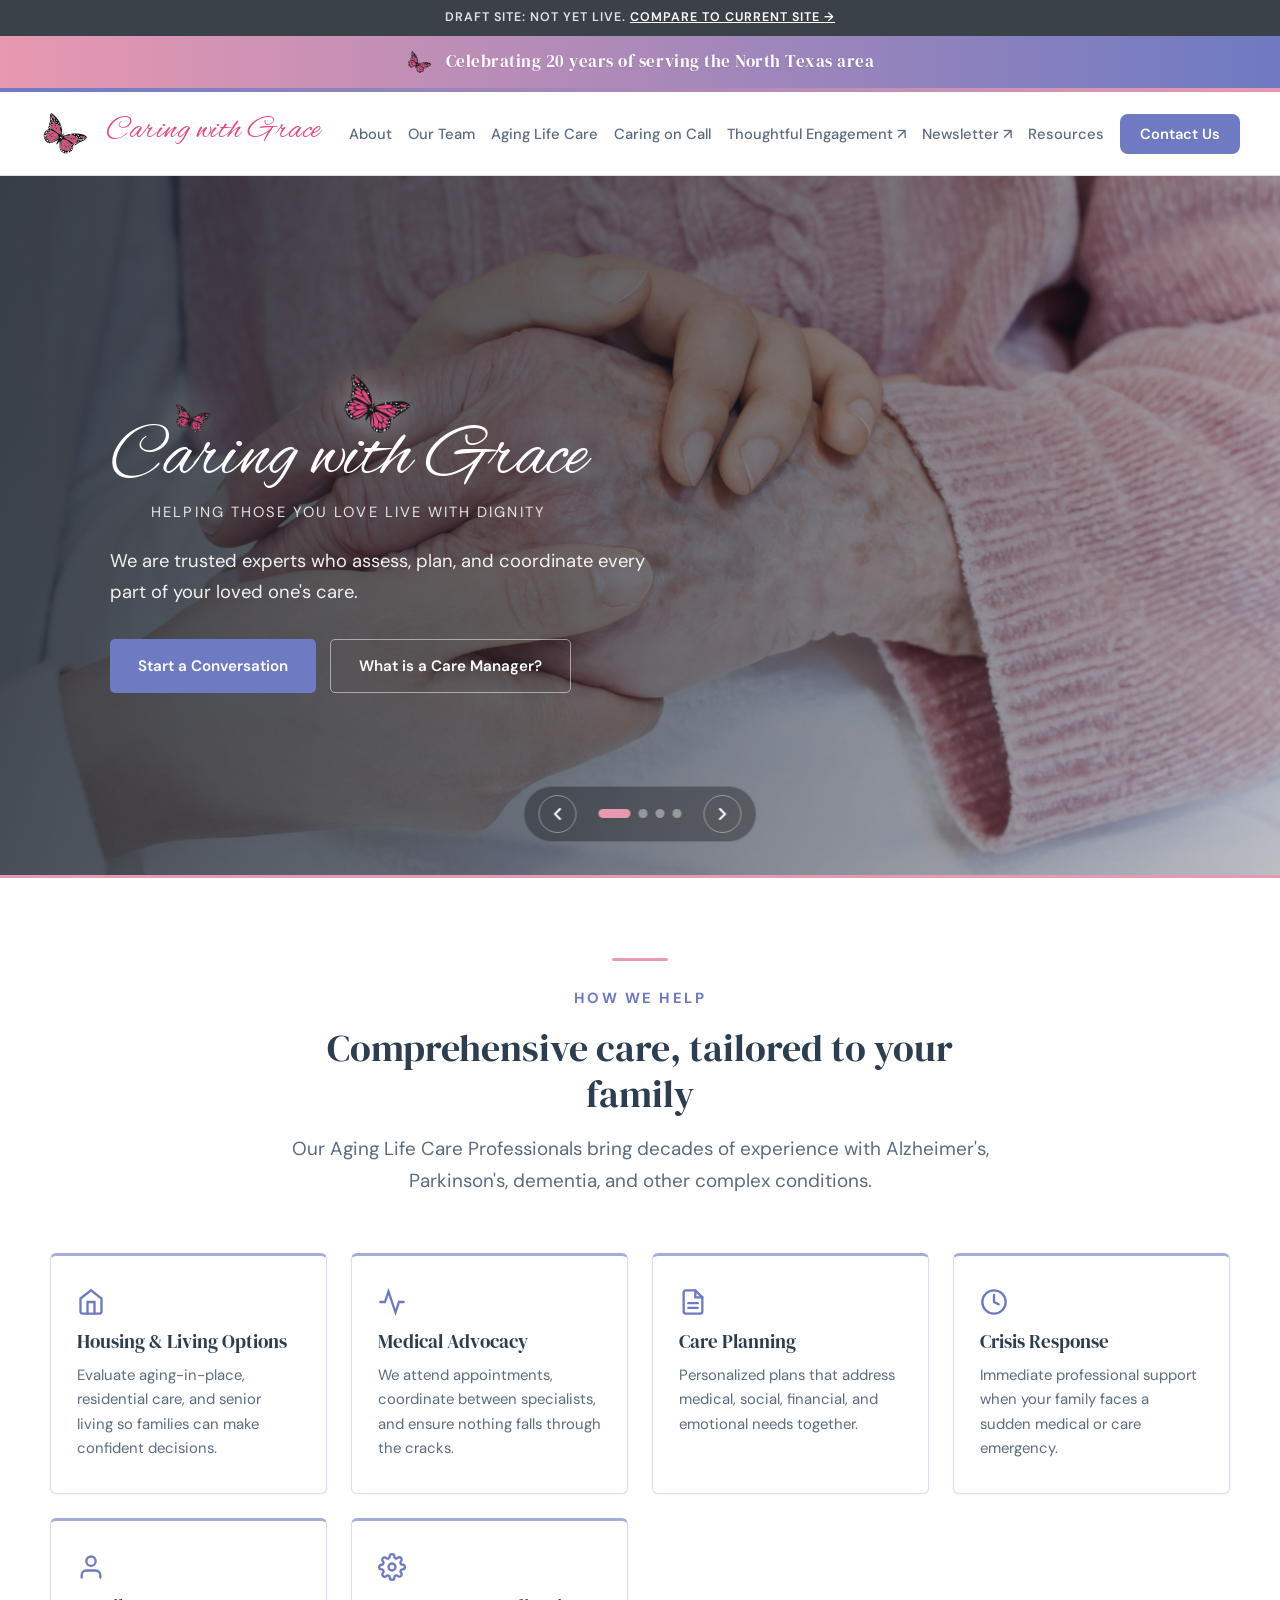
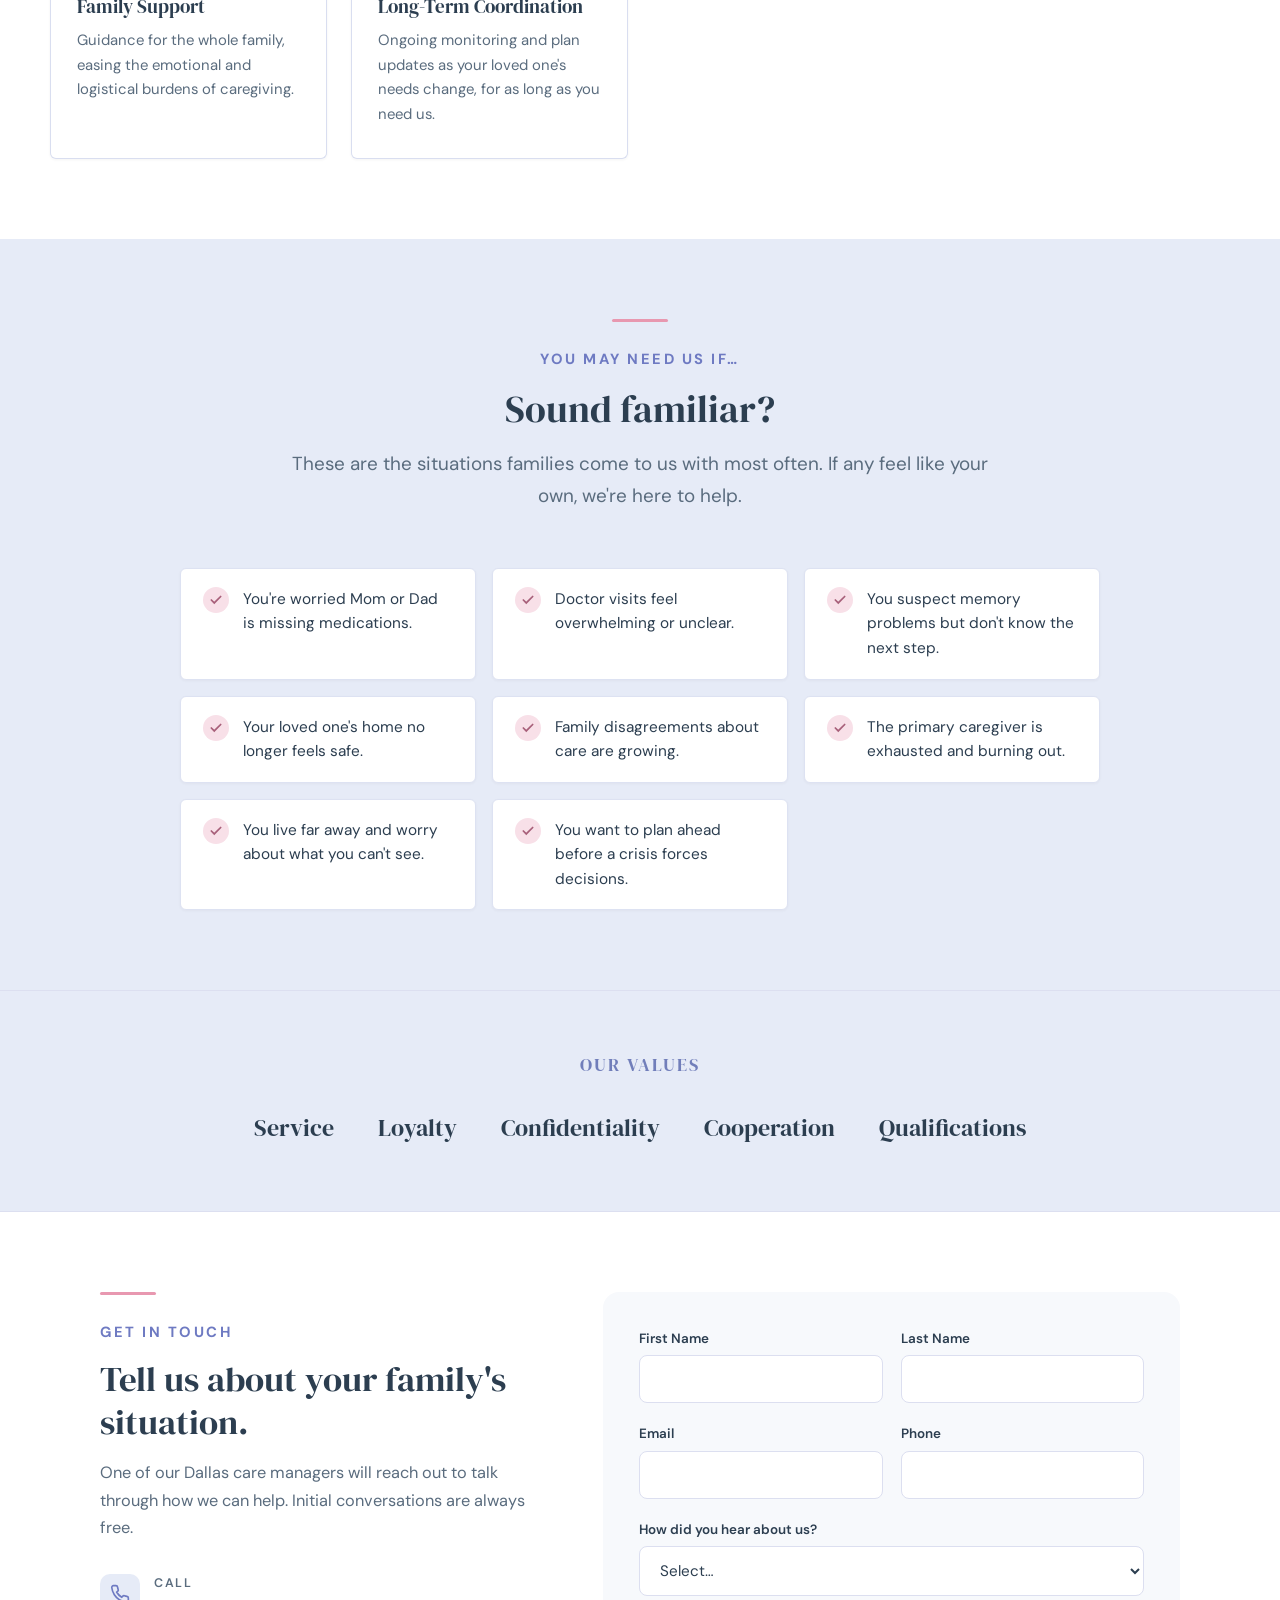
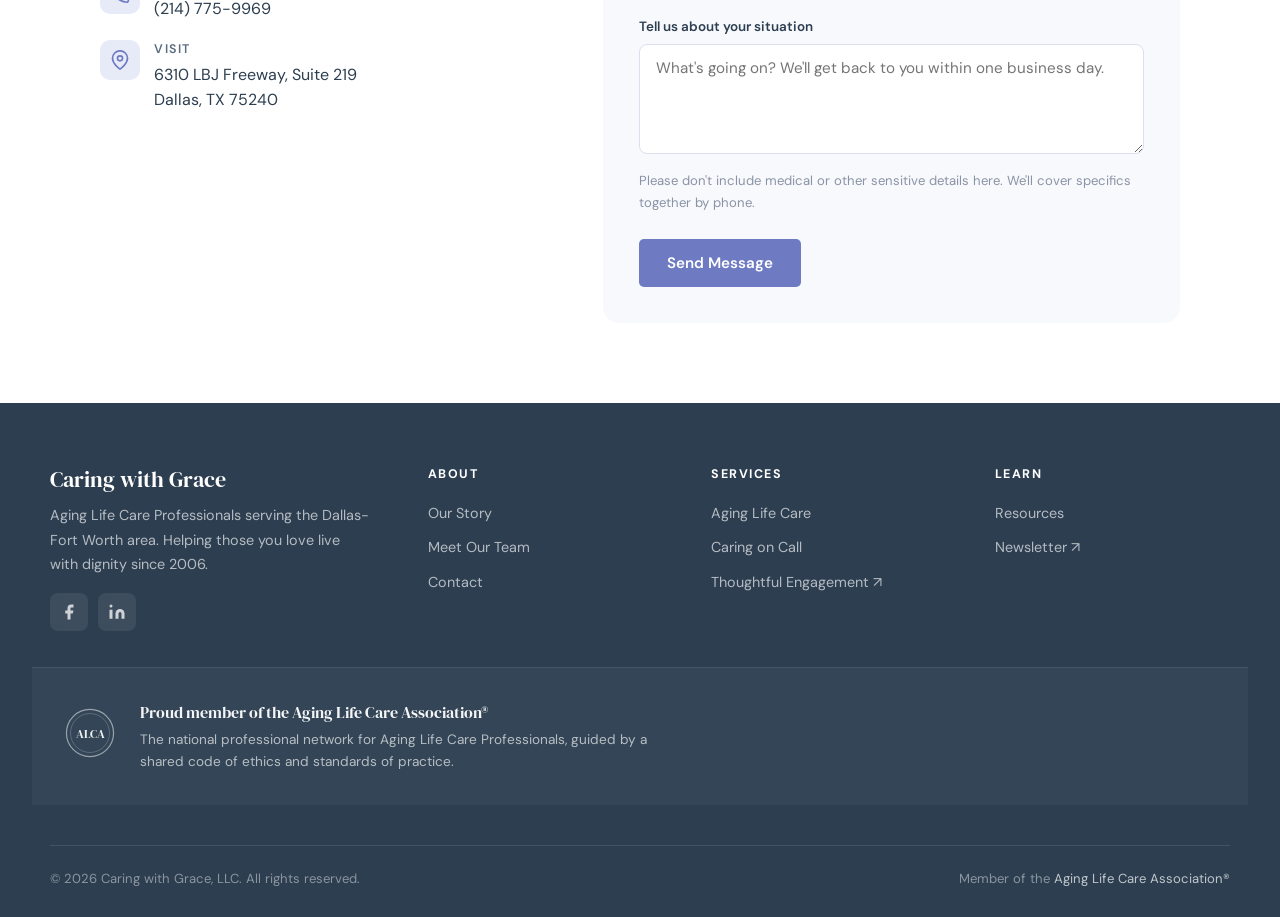
==== index.html @ 9aa5fdcb "Hero carries the L5 two-butterfly lockup; compact-mark tweaks; even logo rows - Hero carousel slide " ====
<!DOCTYPE html>
<html lang="en">
<head>
  <meta charset="UTF-8">
  <meta name="viewport" content="width=device-width, initial-scale=1.0">
  <title>Caring with Grace | Aging Life Care Professionals in Dallas</title>
  <meta name="description" content="Caring with Grace provides expert Aging Life Care management for families in the Dallas-Fort Worth area. Helping those you love live with dignity.">
  <link rel="preconnect" href="https://fonts.googleapis.com">
  <link rel="preconnect" href="https://fonts.gstatic.com" crossorigin>
  <link href="https://fonts.googleapis.com/css2?family=DM+Serif+Display:ital@0;1&family=Alex+Brush&family=DM+Sans:ital,wght@0,400;0,500;0,600;0,700;1,400&display=swap" rel="stylesheet">
  <link rel="canonical" href="https://clayborneo.github.io/cwg-site-draft/">
  <meta name="robots" content="noindex">  <!-- draft only: remove at launch -->
  <meta property="og:type" content="website">
  <meta property="og:site_name" content="Caring with Grace">
  <meta property="og:title" content="Caring with Grace | Aging Life Care Professionals in Dallas">
  <meta property="og:description" content="Caring with Grace provides expert Aging Life Care management for families in the Dallas-Fort Worth area. Helping those you love live with dignity.">
  <meta property="og:url" content="https://clayborneo.github.io/cwg-site-draft/">
  <meta property="og:image" content="https://clayborneo.github.io/cwg-site-draft/assets/img/hero/slide1.jpg">
  <meta name="twitter:card" content="summary_large_image">
  <link rel="icon" type="image/svg+xml" href="assets/svg/badge.svg">
  <link rel="stylesheet" href="assets/css/style.css?v=22">
</head>
<body>

<div class="draft-banner">Draft site: not yet live. <a href="https://www.caringwithgrace.com" target="_blank">Compare to current site →</a></div>
<div class="announce-band"><img src="assets/svg/butterfly.svg" alt="" width="20" height="20"><span>Celebrating 20 years of serving the North Texas area</span></div>
<div class="header-accent"></div>

<header class="site-header">
  <a href="index.html" class="site-logo">
    <img src="assets/svg/butterfly.svg" alt="" width="52" height="52" class="site-logo-mark">
    <span class="site-logo-text">Caring with <span class="grace">Grace</span></span>
  </a>
  <button class="nav-toggle" aria-label="Toggle menu"><span></span><span></span><span></span></button>
  <ul class="site-nav">
    <li><a href="about.html">About</a></li>
    <li><a href="team.html">Our Team</a></li>
    <li><a href="aging-life-care.html">Aging Life Care</a></li>
    <li><a href="caring-on-call.html">Caring on Call</a></li>
    <li><a href="https://dallasthoughtfulengagement.com" target="_blank" rel="noopener">Thoughtful Engagement &nearr;</a></li>
    <li><a href="https://caringconnectionnews.com" target="_blank" rel="noopener">Newsletter &nearr;</a></li>
    <li><a href="resources.html">Resources</a></li>
    <li><a href="contact.html" class="nav-cta">Contact Us</a></li>
  </ul>
</header>

<section class="hero-carousel" id="hero-carousel" aria-roledescription="carousel" aria-label="What care management means">

  <div class="carousel-slides">

    <div class="carousel-slide active" data-slide="0">
      <div class="carousel-img" style="background-image: url('assets/img/hero/slide1.jpg');"></div>
      <div class="carousel-overlay"></div>
      <div class="carousel-content">
        <div class="hero-lockup">
          <div class="hero-l5">
            <img class="hl5-b1" src="assets/svg/butterfly.svg" alt="" width="42" height="42">
            <img class="hl5-b2" src="assets/svg/butterfly.svg" alt="" width="78" height="78">
            <h1 class="hero-lockup-name">Caring with <span>Grace</span></h1>
            <p class="hero-lockup-tagline">Helping those you love live with dignity</p>
          </div>
        </div>
        <p class="hero-explainer">We are trusted experts who assess, plan, and coordinate every part of your loved one's care.</p>
        <div class="carousel-ctas">
          <a href="contact.html" class="btn btn-primary">Start a Conversation</a>
          <a href="aging-life-care.html" class="btn btn-ghost">What is a Care Manager?</a>
        </div>
      </div>
    </div>

    <div class="carousel-slide" data-slide="1">
      <div class="carousel-img" style="background-image: url('assets/img/hero/slide2.jpg');"></div>
      <div class="carousel-overlay"></div>
      <div class="carousel-content">
        <span class="carousel-eyebrow">02 · Personalized Plans</span>
        <h1>A plan built around your family</h1>
        <p>We start by listening: to your loved one's wishes, your family's concerns, and the realities on the ground. Then we build a care plan that fits, and adapts as needs change.</p>
        <div class="carousel-ctas">
          <a href="contact.html" class="btn btn-primary">Start a Conversation</a>
          <a href="aging-life-care.html" class="btn btn-ghost">What is a Care Manager?</a>
        </div>
      </div>
    </div>

    <div class="carousel-slide" data-slide="2">
      <div class="carousel-img" style="background-image: url('assets/img/hero/slide3b.jpg');"></div>
      <div class="carousel-overlay"></div>
      <div class="carousel-content">
        <span class="carousel-eyebrow">03 · Your Advocate</span>
        <h1>A knowledgeable voice at every appointment</h1>
        <p>We attend medical visits with your loved one, ask the right questions, coordinate between specialists, and make sure nothing falls through the cracks.</p>
        <div class="carousel-ctas">
          <a href="contact.html" class="btn btn-primary">Start a Conversation</a>
          <a href="aging-life-care.html" class="btn btn-ghost">What is a Care Manager?</a>
        </div>
      </div>
    </div>

    <div class="carousel-slide" data-slide="3">
      <div class="carousel-img" style="background-image: url('assets/img/hero/slide4c.jpg');"></div>
      <div class="carousel-overlay"></div>
      <div class="carousel-content">
        <span class="carousel-eyebrow">04 · Peace of Mind</span>
        <h1>Decisions made together, with expertise in the room</h1>
        <p>From crisis response to long-term planning, we walk alongside your family. Clarity, less stress, and confidence that your loved one is in good hands.</p>
        <div class="carousel-ctas">
          <a href="contact.html" class="btn btn-primary">Start a Conversation</a>
          <a href="aging-life-care.html" class="btn btn-ghost">What is a Care Manager?</a>
        </div>
      </div>
    </div>

  </div>

  <div class="carousel-controls">
    <button class="carousel-arrow carousel-prev" aria-label="Previous slide">
      <svg viewBox="0 0 24 24" width="20" height="20" fill="none" stroke="currentColor" stroke-width="2.5" stroke-linecap="round" stroke-linejoin="round"><polyline points="15 18 9 12 15 6"/></svg>
    </button>
    <div class="carousel-dots">
      <button class="carousel-dot active" data-target="0" aria-label="Slide 1"></button>
      <button class="carousel-dot" data-target="1" aria-label="Slide 2"></button>
      <button class="carousel-dot" data-target="2" aria-label="Slide 3"></button>
      <button class="carousel-dot" data-target="3" aria-label="Slide 4"></button>
    </div>
    <button class="carousel-arrow carousel-next" aria-label="Next slide">
      <svg viewBox="0 0 24 24" width="20" height="20" fill="none" stroke="currentColor" stroke-width="2.5" stroke-linecap="round" stroke-linejoin="round"><polyline points="9 18 15 12 9 6"/></svg>
    </button>
  </div>

  <div class="carousel-progress"><div class="carousel-progress-bar" id="carousel-progress-bar"></div></div>

</section>

<section>
  <div class="section-inner">
    <div class="section-header">
      <div class="section-divider"></div>
      <span class="section-eyebrow">How We Help</span>
      <h2>Comprehensive care, tailored to your family</h2>
      <p>Our Aging Life Care Professionals bring decades of experience with Alzheimer's, Parkinson's, dementia, and other complex conditions.</p>
    </div>
    <div class="services-grid">
      <div class="service-card">
        <div class="service-icon">
          <svg viewBox="0 0 24 24" width="24" height="24" fill="none" stroke="currentColor" stroke-width="2" stroke-linecap="round"><path d="M3 9l9-7 9 7v11a2 2 0 0 1-2 2H5a2 2 0 0 1-2-2z"/><polyline points="9 22 9 12 15 12 15 22"/></svg>
        </div>
        <h3>Housing &amp; Living Options</h3>
        <p>Evaluate aging-in-place, residential care, and senior living so families can make confident decisions.</p>
      </div>
      <div class="service-card">
        <div class="service-icon">
          <svg viewBox="0 0 24 24" width="24" height="24" fill="none" stroke="currentColor" stroke-width="2" stroke-linecap="round"><path d="M22 12h-4l-3 9L9 3l-3 9H2"/></svg>
        </div>
        <h3>Medical Advocacy</h3>
        <p>We attend appointments, coordinate between specialists, and ensure nothing falls through the cracks.</p>
      </div>
      <div class="service-card">
        <div class="service-icon">
          <svg viewBox="0 0 24 24" width="24" height="24" fill="none" stroke="currentColor" stroke-width="2" stroke-linecap="round"><path d="M14 2H6a2 2 0 0 0-2 2v16a2 2 0 0 0 2 2h12a2 2 0 0 0 2-2V8z"/><polyline points="14 2 14 8 20 8"/><line x1="16" y1="13" x2="8" y2="13"/><line x1="16" y1="17" x2="8" y2="17"/></svg>
        </div>
        <h3>Care Planning</h3>
        <p>Personalized plans that address medical, social, financial, and emotional needs together.</p>
      </div>
      <div class="service-card">
        <div class="service-icon">
          <svg viewBox="0 0 24 24" width="24" height="24" fill="none" stroke="currentColor" stroke-width="2" stroke-linecap="round"><circle cx="12" cy="12" r="10"/><path d="M12 6v6l4 2"/></svg>
        </div>
        <h3>Crisis Response</h3>
        <p>Immediate professional support when your family faces a sudden medical or care emergency.</p>
      </div>
      <div class="service-card">
        <div class="service-icon">
          <svg viewBox="0 0 24 24" width="24" height="24" fill="none" stroke="currentColor" stroke-width="2" stroke-linecap="round"><path d="M20 21v-2a4 4 0 0 0-4-4H8a4 4 0 0 0-4 4v2"/><circle cx="12" cy="7" r="4"/></svg>
        </div>
        <h3>Family Support</h3>
        <p>Guidance for the whole family, easing the emotional and logistical burdens of caregiving.</p>
      </div>
      <div class="service-card">
        <div class="service-icon">
          <svg viewBox="0 0 24 24" width="24" height="24" fill="none" stroke="currentColor" stroke-width="2" stroke-linecap="round"><circle cx="12" cy="12" r="3"/><path d="M19.4 15a1.65 1.65 0 0 0 .33 1.82l.06.06a2 2 0 0 1 0 2.83 2 2 0 0 1-2.83 0l-.06-.06a1.65 1.65 0 0 0-1.82-.33 1.65 1.65 0 0 0-1 1.51V21a2 2 0 0 1-2 2 2 2 0 0 1-2-2v-.09A1.65 1.65 0 0 0 9 19.4a1.65 1.65 0 0 0-1.82.33l-.06.06a2 2 0 0 1-2.83 0 2 2 0 0 1 0-2.83l.06-.06a1.65 1.65 0 0 0 .33-1.82 1.65 1.65 0 0 0-1.51-1H3a2 2 0 0 1-2-2 2 2 0 0 1 2-2h.09A1.65 1.65 0 0 0 4.6 9a1.65 1.65 0 0 0-.33-1.82l-.06-.06a2 2 0 0 1 0-2.83 2 2 0 0 1 2.83 0l.06.06a1.65 1.65 0 0 0 1.82.33H9a1.65 1.65 0 0 0 1-1.51V3a2 2 0 0 1 2-2 2 2 0 0 1 2 2v.09a1.65 1.65 0 0 0 1 1.51 1.65 1.65 0 0 0 1.82-.33l.06-.06a2 2 0 0 1 2.83 0 2 2 0 0 1 0 2.83l-.06.06a1.65 1.65 0 0 0-.33 1.82V9a1.65 1.65 0 0 0 1.51 1H21a2 2 0 0 1 2 2 2 2 0 0 1-2 2h-.09a1.65 1.65 0 0 0-1.51 1z"/></svg>
        </div>
        <h3>Long-Term Coordination</h3>
        <p>Ongoing monitoring and plan updates as your loved one's needs change, for as long as you need us.</p>
      </div>
    </div>
  </div>
</section>

<section class="checklist-section">
  <div class="section-inner">
    <div class="section-header">
      <div class="section-divider"></div>
      <span class="section-eyebrow">You May Need Us If…</span>
      <h2>Sound familiar?</h2>
      <p>These are the situations families come to us with most often. If any feel like your own, we're here to help.</p>
    </div>
    <ul class="checklist">
      <li><span class="check-icon"><svg viewBox="0 0 24 24" width="14" height="14" fill="none" stroke="currentColor" stroke-width="3" stroke-linecap="round"><polyline points="20 6 9 17 4 12"/></svg></span>You're worried Mom or Dad is missing medications.</li>
      <li><span class="check-icon"><svg viewBox="0 0 24 24" width="14" height="14" fill="none" stroke="currentColor" stroke-width="3" stroke-linecap="round"><polyline points="20 6 9 17 4 12"/></svg></span>Doctor visits feel overwhelming or unclear.</li>
      <li><span class="check-icon"><svg viewBox="0 0 24 24" width="14" height="14" fill="none" stroke="currentColor" stroke-width="3" stroke-linecap="round"><polyline points="20 6 9 17 4 12"/></svg></span>You suspect memory problems but don't know the next step.</li>
      <li><span class="check-icon"><svg viewBox="0 0 24 24" width="14" height="14" fill="none" stroke="currentColor" stroke-width="3" stroke-linecap="round"><polyline points="20 6 9 17 4 12"/></svg></span>Your loved one's home no longer feels safe.</li>
      <li><span class="check-icon"><svg viewBox="0 0 24 24" width="14" height="14" fill="none" stroke="currentColor" stroke-width="3" stroke-linecap="round"><polyline points="20 6 9 17 4 12"/></svg></span>Family disagreements about care are growing.</li>
      <li><span class="check-icon"><svg viewBox="0 0 24 24" width="14" height="14" fill="none" stroke="currentColor" stroke-width="3" stroke-linecap="round"><polyline points="20 6 9 17 4 12"/></svg></span>The primary caregiver is exhausted and burning out.</li>
      <li><span class="check-icon"><svg viewBox="0 0 24 24" width="14" height="14" fill="none" stroke="currentColor" stroke-width="3" stroke-linecap="round"><polyline points="20 6 9 17 4 12"/></svg></span>You live far away and worry about what you can't see.</li>
      <li><span class="check-icon"><svg viewBox="0 0 24 24" width="14" height="14" fill="none" stroke="currentColor" stroke-width="3" stroke-linecap="round"><polyline points="20 6 9 17 4 12"/></svg></span>You want to plan ahead before a crisis forces decisions.</li>
    </ul>
  </div>
</section>

<section class="values-band">
  <div class="values-band-inner">
    <h3>Our Values</h3>
    <ul class="values-list">
      <li>Service</li>
      <li>Loyalty</li>
      <li>Confidentiality</li>
      <li>Cooperation</li>
      <li>Qualifications</li>
    </ul>
  </div>
</section>

<section class="contact-section">
  <div class="contact-grid">
    <div class="contact-info">
      <div class="section-divider" style="margin-left: 0;"></div>
      <span class="section-eyebrow">Get in Touch</span>
      <h2>Tell us about your family's situation.</h2>
      <p>One of our Dallas care managers will reach out to talk through how we can help. Initial conversations are always free.</p>
      <ul class="contact-list">
        <li>
          <span class="ci-icon"><svg viewBox="0 0 24 24" width="20" height="20" fill="none" stroke="currentColor" stroke-width="2" stroke-linecap="round"><path d="M22 16.92v3a2 2 0 0 1-2.18 2 19.79 19.79 0 0 1-8.63-3.07 19.5 19.5 0 0 1-6-6 19.79 19.79 0 0 1-3.07-8.67A2 2 0 0 1 4.11 2h3a2 2 0 0 1 2 1.72 12.84 12.84 0 0 0 .7 2.81 2 2 0 0 1-.45 2.11L8.09 9.91a16 16 0 0 0 6 6l1.27-1.27a2 2 0 0 1 2.11-.45 12.84 12.84 0 0 0 2.81.7A2 2 0 0 1 22 16.92z"/></svg></span>
          <div><strong>Call</strong><a href="tel:+12147759969">(214) 775-9969</a></div>
        </li>
        <li>
          <span class="ci-icon"><svg viewBox="0 0 24 24" width="20" height="20" fill="none" stroke="currentColor" stroke-width="2" stroke-linecap="round"><path d="M21 10c0 7-9 13-9 13s-9-6-9-13a9 9 0 0 1 18 0z"/><circle cx="12" cy="10" r="3"/></svg></span>
          <div><strong>Visit</strong><span>6310 LBJ Freeway, Suite 219<br>Dallas, TX 75240</span></div>
        </li>
      </ul>
    </div>
    <form class="contact-form" novalidate>
      <div class="hp-field" aria-hidden="true"><label>Website<input type="text" name="website" tabindex="-1" autocomplete="off"></label></div>
      <div class="form-row">
        <div class="form-group"><label for="hp-fn">First Name</label><input id="hp-fn" type="text" required></div>
        <div class="form-group"><label for="hp-ln">Last Name</label><input id="hp-ln" type="text" required></div>
      </div>
      <div class="form-row">
        <div class="form-group"><label for="hp-em">Email</label><input id="hp-em" type="email" required></div>
        <div class="form-group"><label for="hp-ph">Phone</label><input id="hp-ph" type="tel"></div>
      </div>
      <div class="form-group">
        <label for="hp-ref">How did you hear about us?</label>
        <select id="hp-ref">
          <option value="">Select…</option>
          <option>Google or web search</option>
          <option>Referred by a doctor or healthcare provider</option>
          <option>Referred by a family member or friend</option>
          <option>Referred by an attorney or financial advisor</option>
          <option>ALCA / Aging Life Care Association</option>
          <option>Social media</option>
          <option>Other</option>
        </select>
      </div>
      <div class="form-group">
        <label for="hp-msg">Tell us about your situation</label>
        <textarea id="hp-msg" placeholder="What's going on? We'll get back to you within one business day."></textarea>
      </div>
      <p class="form-privacy">Please don't include medical or other sensitive details here. We'll cover specifics together by phone.</p>
      <button type="submit" class="btn btn-primary" style="align-self: flex-start;">Send Message</button>
    </form>
  </div>
</section>

<footer class="site-footer">
  <div class="footer-inner">
    <div class="footer-brand">
      <h3>Caring with Grace</h3>
      <p>Aging Life Care Professionals serving the Dallas-Fort Worth area. Helping those you love live with dignity since 2006.</p>
      <div class="footer-social">
        <a href="https://www.facebook.com/CaringWithGrace" aria-label="Facebook" target="_blank"><svg viewBox="0 0 24 24" width="18" height="18" fill="currentColor"><path d="M18 2h-3a5 5 0 0 0-5 5v3H7v4h3v8h4v-8h3l1-4h-4V7a1 1 0 0 1 1-1h3z"/></svg></a>
        <a href="https://www.linkedin.com/company/caring-with-grace" aria-label="LinkedIn" target="_blank"><svg viewBox="0 0 24 24" width="18" height="18" fill="currentColor"><path d="M16 8a6 6 0 0 1 6 6v7h-4v-7a2 2 0 0 0-4 0v7h-4v-7a6 6 0 0 1 6-6z"/><rect x="2" y="9" width="4" height="12"/><circle cx="4" cy="4" r="2"/></svg></a>
      </div>
    </div>
    <div class="footer-col">
      <h4>About</h4>
      <ul>
        <li><a href="about.html">Our Story</a></li>
        <li><a href="team.html">Meet Our Team</a></li>
        <li><a href="contact.html">Contact</a></li>
      </ul>
    </div>
    <div class="footer-col">
      <h4>Services</h4>
      <ul>
        <li><a href="aging-life-care.html">Aging Life Care</a></li>
        <li><a href="caring-on-call.html">Caring on Call</a></li>
        <li><a href="https://dallasthoughtfulengagement.com" target="_blank" rel="noopener">Thoughtful Engagement &nearr;</a></li>
      </ul>
    </div>
    <div class="footer-col">
      <h4>Learn</h4>
      <ul>
        <li><a href="resources.html">Resources</a></li>
        <li><a href="https://caringconnectionnews.com" target="_blank" rel="noopener">Newsletter &nearr;</a></li>
      </ul>
    </div>
  </div>
  <div class="alca-band">
    <div class="alca-band-inner">
      <div class="alca-mark" aria-hidden="true">
        <svg viewBox="0 0 64 64" width="52" height="52">
          <circle cx="32" cy="32" r="29" fill="none" stroke="currentColor" stroke-width="1.5" opacity="0.55"/>
          <circle cx="32" cy="32" r="24" fill="none" stroke="currentColor" stroke-width="0.8" opacity="0.35"/>
          <text x="32" y="38" text-anchor="middle" font-family="'DM Serif Display', Georgia, serif" font-size="15" font-weight="400" fill="currentColor">ALCA</text>
        </svg>
      </div>
      <div class="alca-text">
        <strong>Proud member of the Aging Life Care Association®</strong>
        <p>The national professional network for Aging Life Care Professionals, guided by a shared code of ethics and standards of practice.</p>
      </div>
    </div>
  </div>
  <div class="footer-bottom">
    <span>&copy; 2026 Caring with Grace, LLC. All rights reserved.</span>
    <span>Member of the <a href="https://www.aginglifecare.org" target="_blank" style="color: rgba(255,255,255,0.7);">Aging Life Care Association®</a></span>
  </div>
</footer>

<script src="assets/js/main.js"></script>
</body>
</html>
---- assets/css/style.css ----
/* ============================================================
   Caring with Grace — Site Draft
   Brand defaults: Palette A (Blue & Peony), Type 2 (Modern Warmth)
   ============================================================ */

*, *::before, *::after { box-sizing: border-box; margin: 0; padding: 0; }

:root {
  /* Palette: Periwinkle (from the original site) & Peony — no teal */
  --primary: #6E7AC2;
  --primary-light: #E6EBF7;
  --primary-dark: #4051A1;
  --periwinkle: #A4AEDB;
  --brand-pink: #E84880;
  --soft-pink: #F6A8C8;
  --secondary: #E898B0;
  --secondary-dark: #A8607A;
  --secondary-light: #F8E0E8;
  --dark: #2C3E50;
  --light: #F7F9FC;
  --white: #FFFFFF;
  --text: #2C3E50;
  --text-light: #5A6C7E;
  --border: #DCDFF0;

  /* Type 2: Modern Warmth */
  --heading-font: 'DM Serif Display', Georgia, serif;
  --body-font: 'DM Sans', 'Helvetica Neue', Arial, sans-serif;

  --container-max: 1180px;
  --section-pad: 80px;
}

html { scroll-behavior: smooth; }
body {
  font-family: var(--body-font);
  color: var(--text);
  background: var(--white);
  line-height: 1.6;
  -webkit-font-smoothing: antialiased;
}
img { max-width: 100%; height: auto; display: block; }
a { color: var(--primary); text-decoration: none; }
a:hover { color: var(--primary-dark); }
h1, h2, h3, h4 { font-family: var(--heading-font); font-weight: 400; line-height: 1.2; color: var(--text); }
p { line-height: 1.7; }

.container { max-width: var(--container-max); margin: 0 auto; padding: 0 32px; }

/* --- Celebration banner --- */
.announce-band {
  display: flex;
  align-items: center;
  justify-content: center;
  gap: 12px;
  padding: 12px 16px;
  background: linear-gradient(90deg, var(--secondary) 0%, var(--primary) 100%);
  color: var(--white);
  font-family: var(--heading-font);
  font-size: 1.08rem;
  letter-spacing: 0.03em;
  text-align: center;
  text-shadow: 0 1px 2px rgba(0,0,0,0.08);
}
.announce-band img { width: 28px; height: 28px; flex-shrink: 0; }

/* --- Accent strip --- */
.header-accent {
  height: 4px;
  background: linear-gradient(to right, var(--primary), var(--secondary));
}

/* --- Header / Nav --- */
.site-header {
  background: var(--white);
  border-bottom: 1px solid var(--border);
  padding: 0 40px;
  display: flex;
  align-items: center;
  justify-content: space-between;
  height: 84px;
  position: sticky;
  top: 0;
  z-index: 50;
}
.site-logo { display: flex; align-items: center; gap: 14px; color: var(--text); }
.site-logo-mark { width: 52px; height: auto; }
.site-logo-text {
  font-family: 'Alex Brush', cursive;
  font-size: 2rem;
  letter-spacing: 0.5px;
  white-space: nowrap;
  color: var(--brand-pink);
  line-height: 1;
  margin-top: -4px;
}
.site-logo-text .grace { color: var(--brand-pink); }
.site-nav { display: flex; gap: 28px; list-style: none; align-items: center; }
.site-nav a.nav-cta { white-space: nowrap; }
@media (max-width: 1380px) {
  .site-nav { gap: 16px; }
  .site-nav a { font-size: 0.86rem; }
  .site-logo { margin-right: 20px; }
}
.site-nav a {
  color: var(--text-light);
  font-size: 0.92rem;
  font-weight: 500;
  transition: color 0.2s;
}
.site-nav a:hover, .site-nav a.active { color: var(--primary); }
.nav-cta {
  background: var(--primary);
  color: var(--white) !important;
  padding: 10px 20px;
  border-radius: 8px;
  font-weight: 600 !important;
}
.nav-cta:hover { background: var(--primary-dark); color: var(--white) !important; }
.nav-toggle { display: none; background: transparent; border: 0; cursor: pointer; padding: 8px; }
.nav-toggle span { display: block; width: 24px; height: 2px; background: var(--text); margin: 5px 0; transition: 0.2s; }

/* --- Hero (video placeholder) --- */
.hero {
  position: relative;
  background: linear-gradient(135deg, #1F2D3D 0%, #2C3E50 100%);
  color: var(--white);
  min-height: 620px;
  display: flex;
  align-items: center;
  overflow: hidden;
}
.hero-bg {
  position: absolute;
  inset: 0;
  opacity: 0.35;
  background-size: cover;
  background-position: center 30%;
}
.hero-bg::after {
  content: "";
  position: absolute;
  inset: 0;
  background: linear-gradient(110deg, rgba(20,28,40,0.85) 0%, rgba(20,28,40,0.6) 50%, rgba(20,28,40,0.4) 100%);
}
.hero-container {
  position: relative;
  width: 100%;
  max-width: var(--container-max);
  margin: 0 auto;
  padding: 100px 32px;
  display: grid;
  grid-template-columns: 1.1fr 1fr;
  gap: 60px;
  align-items: center;
}
.hero-eyebrow {
  display: inline-block;
  font-size: 0.78rem;
  font-weight: 600;
  letter-spacing: 2.5px;
  text-transform: uppercase;
  color: var(--secondary);
  margin-bottom: 18px;
}
.hero h1 {
  font-size: 3rem;
  color: var(--white);
  margin-bottom: 18px;
  line-height: 1.15;
}
.hero h1 em { font-style: italic; color: var(--secondary); }
.hero-sub {
  font-size: 1.15rem;
  color: rgba(255,255,255,0.88);
  margin-bottom: 32px;
  max-width: 520px;
}
.hero-ctas { display: flex; gap: 14px; flex-wrap: wrap; }
.btn {
  display: inline-flex;
  align-items: center;
  gap: 10px;
  padding: 14px 28px;
  border-radius: 5px;
  font-family: var(--body-font);
  font-size: 0.95rem;
  font-weight: 600;
  cursor: pointer;
  border: 0;
  transition: all 0.2s;
  text-decoration: none;
}
.btn-primary { background: var(--primary); color: var(--white); }
.btn-primary:hover { background: var(--primary-dark); color: var(--white); }
.btn-ghost {
  background: transparent;
  color: var(--white);
  border: 1.5px solid rgba(255,255,255,0.5);
}
.btn-ghost:hover { background: rgba(255,255,255,0.08); border-color: var(--white); color: var(--white); }
.btn-secondary { background: var(--secondary); color: var(--white); }
.btn-secondary:hover { background: var(--secondary-dark); color: var(--white); }

/* Video placeholder card */
.hero-video {
  position: relative;
  background: rgba(0,0,0,0.4);
  border: 1px solid rgba(255,255,255,0.12);
  border-radius: 16px;
  aspect-ratio: 16 / 11;
  overflow: hidden;
  box-shadow: 0 30px 60px rgba(0,0,0,0.4);
}
.hero-video-poster {
  position: absolute;
  inset: 0;
  background-size: cover;
  background-position: center;
  opacity: 0.7;
}
.hero-video-overlay {
  position: absolute;
  inset: 0;
  background: linear-gradient(180deg, rgba(0,0,0,0.2) 0%, rgba(0,0,0,0.55) 100%);
  display: flex;
  align-items: center;
  justify-content: center;
  flex-direction: column;
  text-align: center;
  padding: 24px;
}
.play-circle {
  width: 76px; height: 76px;
  border-radius: 50%;
  background: rgba(255,255,255,0.9);
  color: var(--primary-dark);
  display: flex;
  align-items: center;
  justify-content: center;
  cursor: pointer;
  margin-bottom: 16px;
  transition: transform 0.2s;
}
.play-circle:hover { transform: scale(1.05); background: var(--white); }
.video-label {
  font-size: 0.82rem;
  color: rgba(255,255,255,0.85);
  letter-spacing: 1.5px;
  text-transform: uppercase;
  font-weight: 600;
}
.video-note {
  font-size: 0.78rem;
  color: rgba(255,255,255,0.55);
  margin-top: 6px;
  font-style: italic;
}

/* --- Hero carousel --- */
.hero-carousel {
  position: relative;
  width: 100%;
  height: 78vh;
  min-height: 580px;
  max-height: 820px;
  overflow: hidden;
  background: var(--dark);
}
.carousel-slides {
  position: absolute;
  inset: 0;
}
.carousel-slide {
  position: absolute;
  inset: 0;
  opacity: 0;
  transition: opacity 0.9s ease;
  pointer-events: none;
  display: flex;
  align-items: center;
}
.carousel-slide.active {
  opacity: 1;
  pointer-events: auto;
  z-index: 1;
}
.carousel-img {
  position: absolute;
  inset: 0;
  background-size: cover;
  background-position: center 40%;
  transform: scale(1.06);
  transition: transform 8s ease;
}
.carousel-slide.active .carousel-img {
  transform: scale(1);
}
.carousel-overlay {
  position: absolute;
  inset: 0;
  background: linear-gradient(105deg, rgba(20,28,40,0.84) 0%, rgba(20,28,40,0.62) 45%, rgba(20,28,40,0.28) 100%);
}
.carousel-content {
  position: relative;
  z-index: 2;
  max-width: var(--container-max);
  margin: 0 auto;
  padding: 0 60px;
  width: 100%;
}
.carousel-content > * {
  max-width: 640px;
}
.hero-lockup {
  display: flex;
  align-items: center;
  gap: 26px;
  margin-bottom: 22px;
}
.hero-lockup img {
  height: 118px;
  width: auto;
  flex-shrink: 0;
  filter: drop-shadow(0 0 18px rgba(255,255,255,0.45));
}
.carousel-content .hero-lockup-name {
  font-family: 'Alex Brush', cursive;
  font-weight: 400;
  font-size: 4.6rem;
  line-height: 1.08;
  color: var(--white);
  font-weight: 400;
  margin: 0;
  margin-bottom: 0;
}
.carousel-content .hero-lockup-name span { color: var(--white); }
.carousel-content .hero-lockup-tagline {
  font-size: 0.92rem;
  letter-spacing: 0.14em;
  text-transform: uppercase;
  color: rgba(255,255,255,0.85);
  margin: 2px 0 0;
  margin-bottom: 0;
}
.carousel-content .hero-explainer { max-width: 540px; }
.hero-l5 { position: relative; display: inline-block; padding-top: 58px; }
.hero-l5 .hl5-b1 { position: absolute; width: 42px; height: auto; top: 34px; left: 13%; transform: rotate(-18deg); }
.hero-l5 .hl5-b2 { position: absolute; width: 78px; height: auto; top: 2px; left: 48%; transform: rotate(-6deg); }
.hero-l5 .hero-lockup-tagline { text-align: center; }
.carousel-eyebrow {
  display: inline-block;
  font-family: var(--body-font);
  font-size: 0.78rem;
  font-weight: 600;
  letter-spacing: 3px;
  text-transform: uppercase;
  color: var(--secondary);
  margin-bottom: 18px;
}
.carousel-content h1 {
  font-family: var(--heading-font);
  font-size: 3.4rem;
  line-height: 1.1;
  color: var(--white);
  margin-bottom: 20px;
  font-weight: 400;
}
.carousel-content h1 em {
  font-style: italic;
  color: var(--secondary);
}
.carousel-content p {
  font-size: 1.15rem;
  line-height: 1.65;
  color: rgba(255,255,255,0.92);
  margin-bottom: 32px;
  max-width: 560px;
}
.carousel-ctas { display: flex; gap: 14px; flex-wrap: wrap; }

/* Controls */
.carousel-controls {
  position: absolute;
  bottom: 36px;
  left: 50%;
  transform: translateX(-50%);
  z-index: 5;
  display: flex;
  align-items: center;
  gap: 22px;
  background: rgba(0,0,0,0.32);
  border: 1px solid rgba(255,255,255,0.14);
  border-radius: 50px;
  padding: 8px 14px;
  backdrop-filter: blur(8px);
  -webkit-backdrop-filter: blur(8px);
}
.carousel-arrow {
  width: 38px; height: 38px;
  border-radius: 50%;
  background: transparent;
  border: 1.5px solid rgba(255,255,255,0.4);
  color: var(--white);
  display: flex;
  align-items: center;
  justify-content: center;
  cursor: pointer;
  transition: all 0.2s;
}
.carousel-arrow:hover {
  background: rgba(255,255,255,0.15);
  border-color: var(--white);
}
.carousel-dots {
  display: flex;
  gap: 8px;
}
.carousel-dot {
  width: 9px; height: 9px;
  border-radius: 50%;
  border: 0;
  background: rgba(255,255,255,0.4);
  cursor: pointer;
  padding: 0;
  transition: all 0.3s;
}
.carousel-dot:hover { background: rgba(255,255,255,0.7); }
.carousel-dot.active {
  width: 32px;
  border-radius: 5px;
  background: var(--secondary);
}

/* Progress bar */
.carousel-progress {
  position: absolute;
  bottom: 0; left: 0; right: 0;
  height: 3px;
  background: rgba(255,255,255,0.08);
  z-index: 4;
}
.carousel-progress-bar {
  height: 100%;
  background: var(--secondary);
  width: 0%;
  transition: width 0.1s linear;
}

@media (max-width: 900px) {
  .hero-carousel { height: 86vh; min-height: 540px; }
  .carousel-content { padding: 0 28px; }
  .carousel-content h1 { font-size: 2.2rem; }
  .hero-lockup { flex-direction: column; align-items: flex-start; gap: 16px; margin-bottom: 24px; }
  .hero-l5 { padding-top: 34px; }
  .hero-l5 .hl5-b1 { width: 26px; top: 18px; }
  .hero-l5 .hl5-b2 { width: 46px; top: -2px; }
  .hero-lockup img { height: 84px; }
  .carousel-content .hero-lockup-name { font-size: 2.2rem; }
  .carousel-content .hero-lockup-tagline { font-size: 1rem; }
  .carousel-content p { font-size: 1rem; }
  .carousel-controls {
    bottom: 24px;
    padding: 6px 10px;
    gap: 14px;
  }
  .carousel-arrow { width: 34px; height: 34px; }
  .carousel-dot { width: 8px; height: 8px; }
  .carousel-dot.active { width: 24px; }
}
@media (max-width: 600px) {
  .hero-carousel { height: auto; min-height: 0; }
  .carousel-slides { position: relative; height: 92vh; min-height: 540px; }
  .carousel-img { background-position: center 35%; }
  .carousel-overlay {
    background: linear-gradient(0deg, rgba(20,28,40,0.92) 0%, rgba(20,28,40,0.55) 50%, rgba(20,28,40,0.45) 100%);
  }
  .carousel-content {
    padding: 0 22px;
    align-self: flex-end;
    padding-bottom: 100px;
  }
  .carousel-slide { align-items: flex-end; }
  .carousel-content h1 { font-size: 1.85rem; }
}

/* --- Generic section --- */
section { padding: var(--section-pad) 32px; }
.section-inner { max-width: var(--container-max); margin: 0 auto; }
.section-header { text-align: center; max-width: 720px; margin: 0 auto 56px; }
.section-eyebrow {
  display: inline-block;
  font-size: 0.92rem;
  font-weight: 700;
  letter-spacing: 2.5px;
  text-transform: uppercase;
  color: var(--primary);
  margin-bottom: 14px;
}
.section-header h2 {
  font-size: 2.4rem;
  margin-bottom: 16px;
}
.section-header p {
  color: var(--text-light);
  font-size: 1.18rem;
}
.section-divider {
  width: 56px; height: 3px;
  background: var(--secondary);
  border-radius: 2px;
  margin: 0 auto 24px;
}

/* --- Care management vs caregiving explainer --- */
.framing {
  background: var(--light);
  padding: 96px 32px;
}
.framing-grid {
  display: grid;
  grid-template-columns: 1fr 1fr;
  gap: 60px;
  max-width: var(--container-max);
  margin: 0 auto;
  align-items: center;
}
.framing-text h2 { font-size: 2.2rem; margin-bottom: 20px; }
.framing-text p { color: var(--text-light); margin-bottom: 16px; font-size: 1.05rem; }
.framing-text strong { color: var(--text); }
.framing-callout {
  background: var(--white);
  border-left: 4px solid var(--primary);
  padding: 22px 26px;
  border-radius: 0 12px 12px 0;
  margin-top: 24px;
  font-size: 0.98rem;
  color: var(--text);
  font-style: italic;
}
.framing-compare {
  background: var(--white);
  border-radius: 16px;
  padding: 36px;
  box-shadow: 0 4px 24px rgba(0,0,0,0.04);
  border: 1px solid var(--border);
}
.compare-row {
  display: grid;
  grid-template-columns: 1fr 1fr;
  gap: 28px;
}
.compare-col h4 {
  font-family: var(--body-font);
  font-size: 0.78rem;
  font-weight: 700;
  letter-spacing: 1.5px;
  text-transform: uppercase;
  color: var(--text-light);
  margin-bottom: 12px;
}
.compare-col h3 {
  font-size: 1.4rem;
  margin-bottom: 14px;
}
.compare-col p { font-size: 0.95rem; color: var(--text-light); }
.compare-col.cm { color: var(--primary-dark); }
.compare-col.cm h3 { color: var(--primary); }
.compare-divider { height: 1px; background: var(--border); margin: 24px 0; }

/* --- Services grid --- */
.services-grid {
  display: grid;
  grid-template-columns: repeat(auto-fit, minmax(260px, 1fr));
  gap: 24px;
}
.service-card {
  background: var(--white);
  border: 1px solid #D9DEF0;
  border-top: 3px solid var(--periwinkle);
  border-radius: 6px;
  padding: 32px 26px;
  box-shadow: 0 1px 3px rgba(43,34,38,0.05);
}
.service-icon {
  color: var(--primary);
  display: flex;
  align-items: center;
  margin-bottom: 14px;
}
.service-icon svg { width: 28px; height: 28px; }
.service-icon span { font-size: 1.5rem !important; }
.service-card h3 {
  font-size: 1.2rem;
  margin-bottom: 10px;
}
.service-card p {
  color: var(--text-light);
  font-size: 0.93rem;
  line-height: 1.65;
}

/* --- "You may need…" checklist --- */
.checklist-section { background: var(--primary-light); }
.checklist {
  list-style: none;
  display: grid;
  grid-template-columns: repeat(auto-fit, minmax(280px, 1fr));
  gap: 16px;
  max-width: 920px;
  margin: 0 auto;
}
.checklist li {
  display: flex;
  align-items: flex-start;
  gap: 14px;
  padding: 18px 22px;
  background: var(--white);
  border: 1px solid #DDE2F2;
  border-radius: 6px;
  box-shadow: 0 1px 3px rgba(43,34,38,0.04);
  font-size: 0.96rem;
  color: var(--text);
}
.check-icon {
  flex-shrink: 0;
  width: 26px; height: 26px;
  border-radius: 50%;
  background: var(--secondary-light);
  color: var(--secondary-dark);
  display: flex;
  align-items: center;
  justify-content: center;
}

/* --- Values band --- */
.values-band {
  background: var(--primary-light);
  border-top: 1px solid var(--border);
  border-bottom: 1px solid var(--border);
  color: var(--dark);
  padding: 64px 32px;
}
.values-band-inner { max-width: var(--container-max); margin: 0 auto; }
.values-band h3 {
  color: var(--primary-dark);
  font-size: 1.1rem;
  font-weight: 400;
  letter-spacing: 2px;
  text-transform: uppercase;
  text-align: center;
  margin-bottom: 32px;
  opacity: 0.7;
}
.values-list {
  list-style: none;
  display: flex;
  justify-content: center;
  gap: 18px 44px;
  flex-wrap: wrap;
  text-align: center;
  max-width: 880px;
  margin: 0 auto;
}
.values-list li {
  font-family: var(--heading-font);
  font-size: 1.5rem;
  color: var(--dark);
}

/* --- Org memberships band --- */
.orgs-band { background: var(--white); border-top: 1px solid var(--border); padding: 52px 0 60px; }
.orgs-row {
  display: grid;
  grid-template-columns: repeat(4, minmax(120px, auto));
  justify-content: center;
  align-items: center;
  gap: 36px 64px;
  max-width: 1000px;
  margin: 0 auto;
}
.orgs-row img { justify-self: center; }
@media (max-width: 720px) {
  .orgs-row { grid-template-columns: repeat(2, minmax(110px, auto)); gap: 28px 40px; }
}
.orgs-row img { height: 56px; width: auto; max-width: 220px; object-fit: contain; filter: grayscale(12%); opacity: 0.92; }

/* --- Contact form states --- */
.hp-field { position: absolute; left: -9999px; opacity: 0; height: 0; overflow: hidden; }
.form-privacy { font-size: 0.82rem; color: #8a93a5; margin: -4px 0 4px; }
.form-error { color: #B3261E; font-size: 0.9rem; margin-bottom: 8px; }
.form-success { padding: 24px 8px; }
.form-success h3 { font-size: 1.3rem; margin-bottom: 8px; }
.form-success p { color: var(--text-light); }
.form-success a { color: var(--primary-dark); font-weight: 600; }

/* --- ALCA study --- */
.study-stats {
  display: grid;
  grid-template-columns: repeat(auto-fit, minmax(260px, 1fr));
  gap: 24px;
  max-width: 720px;
  margin: 0 auto 34px;
}
.study-stat {
  background: var(--white);
  border: 1px solid var(--border);
  border-radius: 6px;
  padding: 28px 24px 22px;
  text-align: center;
  box-shadow: 0 6px 18px rgba(64,81,161,0.07);
}
.study-stat-num {
  font-family: var(--heading-font);
  font-size: 3.2rem;
  line-height: 1;
  color: var(--brand-pink);
  margin-bottom: 8px;
}
.study-stat p { color: var(--text-light); font-size: 0.98rem; }
.study-quotes {
  display: grid;
  grid-template-columns: repeat(auto-fit, minmax(240px, 1fr));
  gap: 20px;
  margin-bottom: 20px;
}
.study-quotes blockquote {
  background: var(--white);
  border-left: 3px solid var(--secondary);
  border-radius: 10px;
  padding: 20px 22px;
  font-family: var(--heading-font);
  font-style: italic;
  font-size: 1.08rem;
  color: var(--text);
}
.study-source { text-align: center; color: #8a93a5; font-size: 0.82rem; }

/* --- Team grid --- */
.team-grid {
  display: grid;
  grid-template-columns: repeat(auto-fill, minmax(220px, 1fr));
  gap: 28px;
}
.team-card {
  background: var(--white);
  border: 1px solid var(--border);
  border-radius: 6px;
  overflow: hidden;
  text-align: center;
  cursor: pointer;
  transition: all 0.2s;
}
.team-card:hover { box-shadow: 0 4px 14px rgba(0,0,0,0.08); }
.team-photo {
  width: 70%;
  aspect-ratio: 1;
  border-radius: 50%;
  margin: 24px auto 0;
  background: var(--light);
  background-size: 116%;
  background-position: center 32%;
  position: relative;
  border: 3px solid var(--primary-light);
}
.team-photo.placeholder {
  display: flex;
  align-items: center;
  justify-content: center;
  color: var(--primary);
  background: linear-gradient(135deg, var(--primary-light) 0%, var(--secondary-light) 100%);
}
.team-photo.placeholder svg { width: 56px; height: 56px; opacity: 0.5; }
.team-info { padding: 18px 16px 22px; }
.team-info h4 { font-size: 1.05rem; margin-bottom: 4px; }
.team-info .team-title {
  font-size: 0.78rem;
  color: var(--text-light);
  text-transform: uppercase;
  letter-spacing: 1px;
}
.team-info .team-creds {
  font-size: 0.82rem;
  color: var(--primary);
  margin-top: 4px;
  font-weight: 600;
}

/* --- Founder highlight --- */
.founder-highlight {
  background: var(--light);
  padding: 80px 32px;
}
.founder-grid {
  max-width: 980px;
  margin: 0 auto;
  display: grid;
  grid-template-columns: 280px 1fr;
  gap: 50px;
  align-items: center;
}
.founder-photo {
  aspect-ratio: 1;
  border-radius: 50%;
  background: linear-gradient(135deg, var(--primary-light) 0%, var(--secondary-light) 100%);
  display: flex; align-items: center; justify-content: center;
  color: var(--primary); opacity: 0.7;
}
.founder-text .founder-eyebrow {
  font-size: 0.78rem;
  color: var(--primary);
  font-weight: 700;
  letter-spacing: 2px;
  text-transform: uppercase;
  margin-bottom: 10px;
}
.founder-text h2 { font-size: 2rem; margin-bottom: 8px; }
.founder-text .founder-creds {
  color: var(--text-light);
  font-size: 0.95rem;
  margin-bottom: 22px;
}
.founder-text blockquote {
  border-left: 3px solid var(--secondary);
  padding-left: 20px;
  font-style: italic;
  color: var(--text);
  margin-bottom: 18px;
}

/* --- Resources list --- */
.resources-grid {
  display: grid;
  grid-template-columns: repeat(auto-fit, minmax(280px, 1fr));
  gap: 28px;
  max-width: var(--container-max);
  margin: 0 auto;
}
.resource-card {
  background: var(--white);
  border: 1px solid #D9DEF0;
  border-top: 3px solid var(--secondary);
  border-radius: 6px;
  padding: 28px;
  box-shadow: 0 1px 3px rgba(43,34,38,0.05);
}
.resource-card h3 {
  font-size: 1.25rem;
  margin-bottom: 16px;
  display: flex;
  align-items: center;
  gap: 12px;
}
.resource-card h3 .res-icon {
  color: var(--primary);
  display: flex; align-items: center;
  flex-shrink: 0;
}
.resource-card ul { list-style: none; }
.resource-card li { padding: 8px 0; border-bottom: 1px solid var(--border); }
.resource-card li:last-child { border-bottom: 0; }
.resource-card a { font-size: 0.95rem; color: var(--text); display: flex; align-items: center; justify-content: space-between; gap: 8px; }
.resource-card a:hover { color: var(--primary); }
.resource-card a::after { content: "→"; color: var(--primary); opacity: 0.5; transition: opacity 0.2s; }
.resource-card a:hover::after { opacity: 1; }

/* --- Contact form --- */
.contact-section { background: var(--white); }
.contact-grid {
  display: grid;
  grid-template-columns: 1fr 1.3fr;
  gap: 60px;
  max-width: 1080px;
  margin: 0 auto;
}
.contact-info h2 { font-size: 2.2rem; margin-bottom: 16px; }
.contact-info > p { color: var(--text-light); margin-bottom: 32px; font-size: 1.02rem; }
.contact-list { list-style: none; display: flex; flex-direction: column; gap: 18px; }
.contact-list li { display: flex; gap: 14px; align-items: flex-start; }
.contact-list .ci-icon {
  width: 40px; height: 40px;
  background: var(--primary-light);
  color: var(--primary);
  border-radius: 10px;
  display: flex; align-items: center; justify-content: center;
  flex-shrink: 0;
}
.contact-list strong { display: block; font-size: 0.78rem; color: var(--text-light); letter-spacing: 1.5px; text-transform: uppercase; margin-bottom: 2px; font-weight: 600; }
.contact-list a { color: var(--text); }
.contact-list a:hover { color: var(--primary); }

.contact-form {
  background: var(--light);
  border-radius: 16px;
  padding: 36px;
  display: flex;
  flex-direction: column;
  gap: 20px;
}
.form-row { display: grid; grid-template-columns: 1fr 1fr; gap: 18px; }
.form-group { display: flex; flex-direction: column; gap: 6px; }
.form-group label { font-size: 0.84rem; font-weight: 600; color: var(--text); }
.form-group input,
.form-group select,
.form-group textarea {
  padding: 13px 16px;
  border: 1px solid var(--border);
  border-radius: 8px;
  font-family: var(--body-font);
  font-size: 0.95rem;
  color: var(--text);
  background: var(--white);
  outline: none;
  transition: border-color 0.2s;
}
.form-group input:focus, .form-group select:focus, .form-group textarea:focus {
  border-color: var(--primary);
  box-shadow: 0 0 0 3px var(--primary-light);
}
.form-group textarea { resize: vertical; min-height: 110px; }

/* --- Page intro (interior pages) --- */
.page-intro {
  background: linear-gradient(135deg, var(--primary-light) 0%, var(--white) 100%);
  padding: 80px 32px 60px;
  text-align: center;
  border-bottom: 1px solid var(--border);
}
.page-intro .section-eyebrow { margin-bottom: 18px; }
.page-intro h1 { font-size: 3rem; margin-bottom: 16px; }
.page-intro p { color: var(--text-light); font-size: 1.1rem; max-width: 640px; margin: 0 auto; }

/* --- Footer --- */
.site-footer {
  background: var(--dark);
  color: rgba(255,255,255,0.65);
  padding: 64px 32px 28px;
}
.footer-inner {
  max-width: var(--container-max);
  margin: 0 auto;
  display: grid;
  grid-template-columns: 1.4fr 1fr 1fr 1fr;
  gap: 48px;
}
.footer-brand h3 {
  font-family: var(--heading-font);
  color: var(--white);
  font-size: 1.4rem;
  margin-bottom: 10px;
}
.footer-brand p { font-size: 0.9rem; line-height: 1.7; margin-bottom: 16px; max-width: 320px; }
.footer-social { display: flex; gap: 10px; }
.footer-social a {
  width: 38px; height: 38px;
  border-radius: 8px;
  background: rgba(255,255,255,0.08);
  display: flex; align-items: center; justify-content: center;
  color: rgba(255,255,255,0.75);
  transition: all 0.2s;
}
.footer-social a:hover { background: var(--primary); color: var(--white); }
.footer-col h4 {
  color: var(--white);
  font-size: 0.78rem;
  text-transform: uppercase;
  letter-spacing: 1.5px;
  margin-bottom: 18px;
  font-family: var(--body-font);
  font-weight: 700;
}
.footer-col ul { list-style: none; }
.footer-col li { margin-bottom: 9px; }
.footer-col a {
  color: rgba(255,255,255,0.65);
  font-size: 0.9rem;
}
.footer-col a:hover { color: var(--white); }
.footer-bottom {
  max-width: var(--container-max);
  margin: 40px auto 0;
  padding-top: 22px;
  border-top: 1px solid rgba(255,255,255,0.1);
  display: flex;
  justify-content: space-between;
  align-items: center;
  font-size: 0.82rem;
  color: rgba(255,255,255,0.45);
  flex-wrap: wrap;
  gap: 12px;
}

/* --- ALCA membership band (footer) --- */
.alca-band {
  background: rgba(255,255,255,0.035);
  border-top: 1px solid rgba(255,255,255,0.08);
  padding: 32px;
  margin-top: 36px;
}
.alca-band-inner {
  max-width: var(--container-max);
  margin: 0 auto;
  display: flex;
  align-items: center;
  gap: 24px;
}
.alca-mark {
  flex-shrink: 0;
  color: rgba(255,255,255,0.92);
}
.alca-text strong {
  display: block;
  color: rgba(255,255,255,0.95);
  font-size: 1rem;
  margin-bottom: 4px;
  font-family: var(--heading-font);
  font-weight: 400;
}
.alca-text p {
  font-size: 0.85rem;
  color: rgba(255,255,255,0.65);
  line-height: 1.6;
  margin: 0;
  max-width: 520px;
}
@media (max-width: 600px) {
  .alca-band-inner { flex-direction: column; text-align: center; gap: 14px; }
  .alca-text p { max-width: 100%; }
}

/* --- Back to top button --- */
.back-to-top {
  position: fixed;
  bottom: 28px;
  right: 28px;
  width: 48px;
  height: 48px;
  border-radius: 50%;
  background: var(--primary);
  color: white;
  border: 0;
  cursor: pointer;
  box-shadow: 0 6px 16px rgba(0,0,0,0.18);
  opacity: 0;
  transform: translateY(8px);
  pointer-events: none;
  transition: all 0.25s ease;
  z-index: 60;
  display: flex;
  align-items: center;
  justify-content: center;
}
.back-to-top.visible {
  opacity: 1;
  transform: translateY(0);
  pointer-events: auto;
}
.back-to-top:hover {
  background: var(--primary-dark);
  transform: translateY(-2px);
}

/* --- Bio modal --- */
.bio-modal {
  position: fixed;
  inset: 0;
  background: rgba(20, 28, 40, 0.6);
  backdrop-filter: blur(4px);
  -webkit-backdrop-filter: blur(4px);
  display: none;
  align-items: flex-start;
  justify-content: center;
  z-index: 100;
  padding: 60px 24px;
  overflow-y: auto;
}
.bio-modal.open { display: flex; }
.bio-modal-content {
  background: var(--white);
  border-radius: 20px;
  max-width: 720px;
  width: 100%;
  position: relative;
  overflow: hidden;
  animation: bioFade 0.2s ease;
  margin: auto;
}
@keyframes bioFade {
  from { opacity: 0; transform: translateY(12px); }
  to { opacity: 1; transform: translateY(0); }
}
.bio-modal-close {
  position: absolute;
  top: 18px; right: 18px;
  width: 36px; height: 36px;
  border-radius: 50%;
  background: rgba(0,0,0,0.06);
  border: 0;
  cursor: pointer;
  display: flex;
  align-items: center;
  justify-content: center;
  z-index: 2;
  transition: background 0.2s;
}
.bio-modal-close:hover { background: rgba(0,0,0,0.12); }
.bio-modal-header {
  padding: 36px 40px 24px;
  background: linear-gradient(135deg, var(--primary-light) 0%, var(--secondary-light) 100%);
  display: flex;
  gap: 22px;
  align-items: center;
}
.bio-modal-photo {
  width: 96px; height: 96px;
  border-radius: 50%;
  background: var(--white);
  display: flex; align-items: center; justify-content: center;
  color: var(--primary);
  opacity: 0.7;
  background-size: cover;
  background-position: center;
  flex-shrink: 0;
}
.bio-modal-header h2 { font-size: 1.7rem; margin-bottom: 4px; }
.bio-modal-header .modal-title { color: var(--text-light); font-size: 0.95rem; }
.bio-modal-header .modal-creds { color: var(--primary); font-weight: 600; font-size: 0.85rem; margin-top: 4px; }
.bio-modal-body {
  padding: 28px 40px 36px;
  max-height: 60vh;
  overflow-y: auto;
}
.bio-modal-body p { margin-bottom: 14px; color: var(--text); font-size: 0.98rem; line-height: 1.75; }
.bio-modal-body p:last-child { margin-bottom: 0; }
@media (max-width: 600px) {
  .bio-modal { padding: 20px 12px; }
  .bio-modal-header { padding: 24px 20px; flex-direction: column; text-align: center; gap: 16px; }
  .bio-modal-body { padding: 22px 20px 28px; }
}

/* --- Draft banner (visible only on local) --- */
.draft-banner {
  background: #3A4149;
  color: rgba(255,255,255,0.85);
  text-align: center;
  padding: 8px 20px;
  font-size: 0.78rem;
  letter-spacing: 1px;
  text-transform: uppercase;
  font-weight: 600;
}
.draft-banner a { color: var(--white); text-decoration: underline; }

/* --- Responsive --- */
@media (max-width: 640px) {
  .checklist li:nth-child(n+6) { display: none; }
}
@media (max-width: 960px) {
  .hero-container { grid-template-columns: 1fr; gap: 40px; padding: 64px 24px; }
  .hero h1 { font-size: 2.2rem; }
  .framing-grid { grid-template-columns: 1fr; gap: 40px; }
  .contact-grid { grid-template-columns: 1fr; gap: 40px; }
  .footer-inner { grid-template-columns: 1fr 1fr; }
  .founder-grid { grid-template-columns: 1fr; text-align: center; }
  .founder-photo { width: 220px; margin: 0 auto; }
}
@media (max-width: 720px) {
  :root { --section-pad: 56px; }
  .site-header { padding: 0 20px; height: 70px; }
  .site-nav { display: none; }
  .site-nav.open {
    display: flex;
    position: absolute;
    top: 70px; left: 0; right: 0;
    background: var(--white);
    flex-direction: column;
    padding: 20px;
    gap: 0;
    border-bottom: 1px solid var(--border);
    box-shadow: 0 10px 24px rgba(0,0,0,0.06);
  }
  .site-nav.open li { width: 100%; padding: 12px 0; border-bottom: 1px solid var(--border); }
  .site-nav.open li:last-child { border-bottom: 0; }
  .nav-toggle { display: block; }
  .page-intro { padding: 56px 20px 40px; }
  .page-intro h1 { font-size: 2.1rem; }
  .compare-row { grid-template-columns: 1fr; gap: 24px; }
  .values-list { grid-template-columns: repeat(2, 1fr); }
  .footer-inner { grid-template-columns: 1fr; }
  .footer-bottom { flex-direction: column; }
}
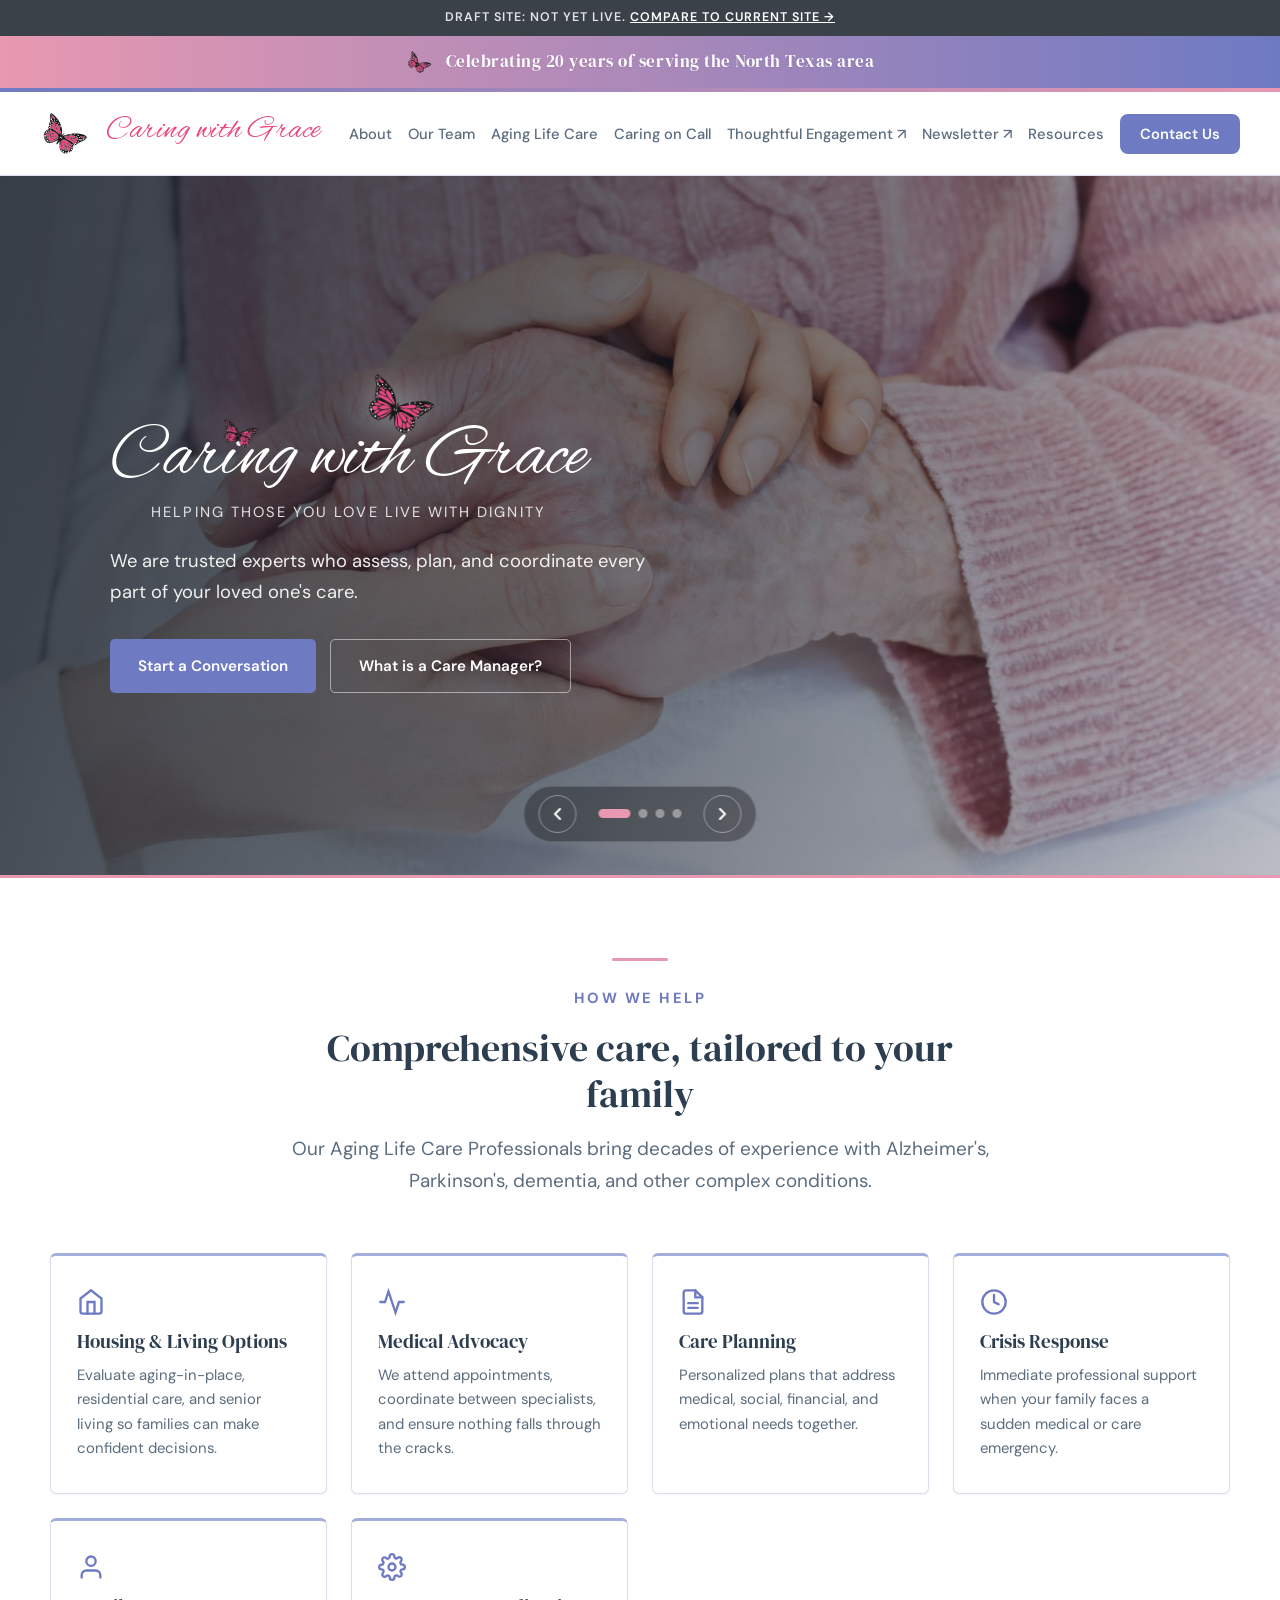
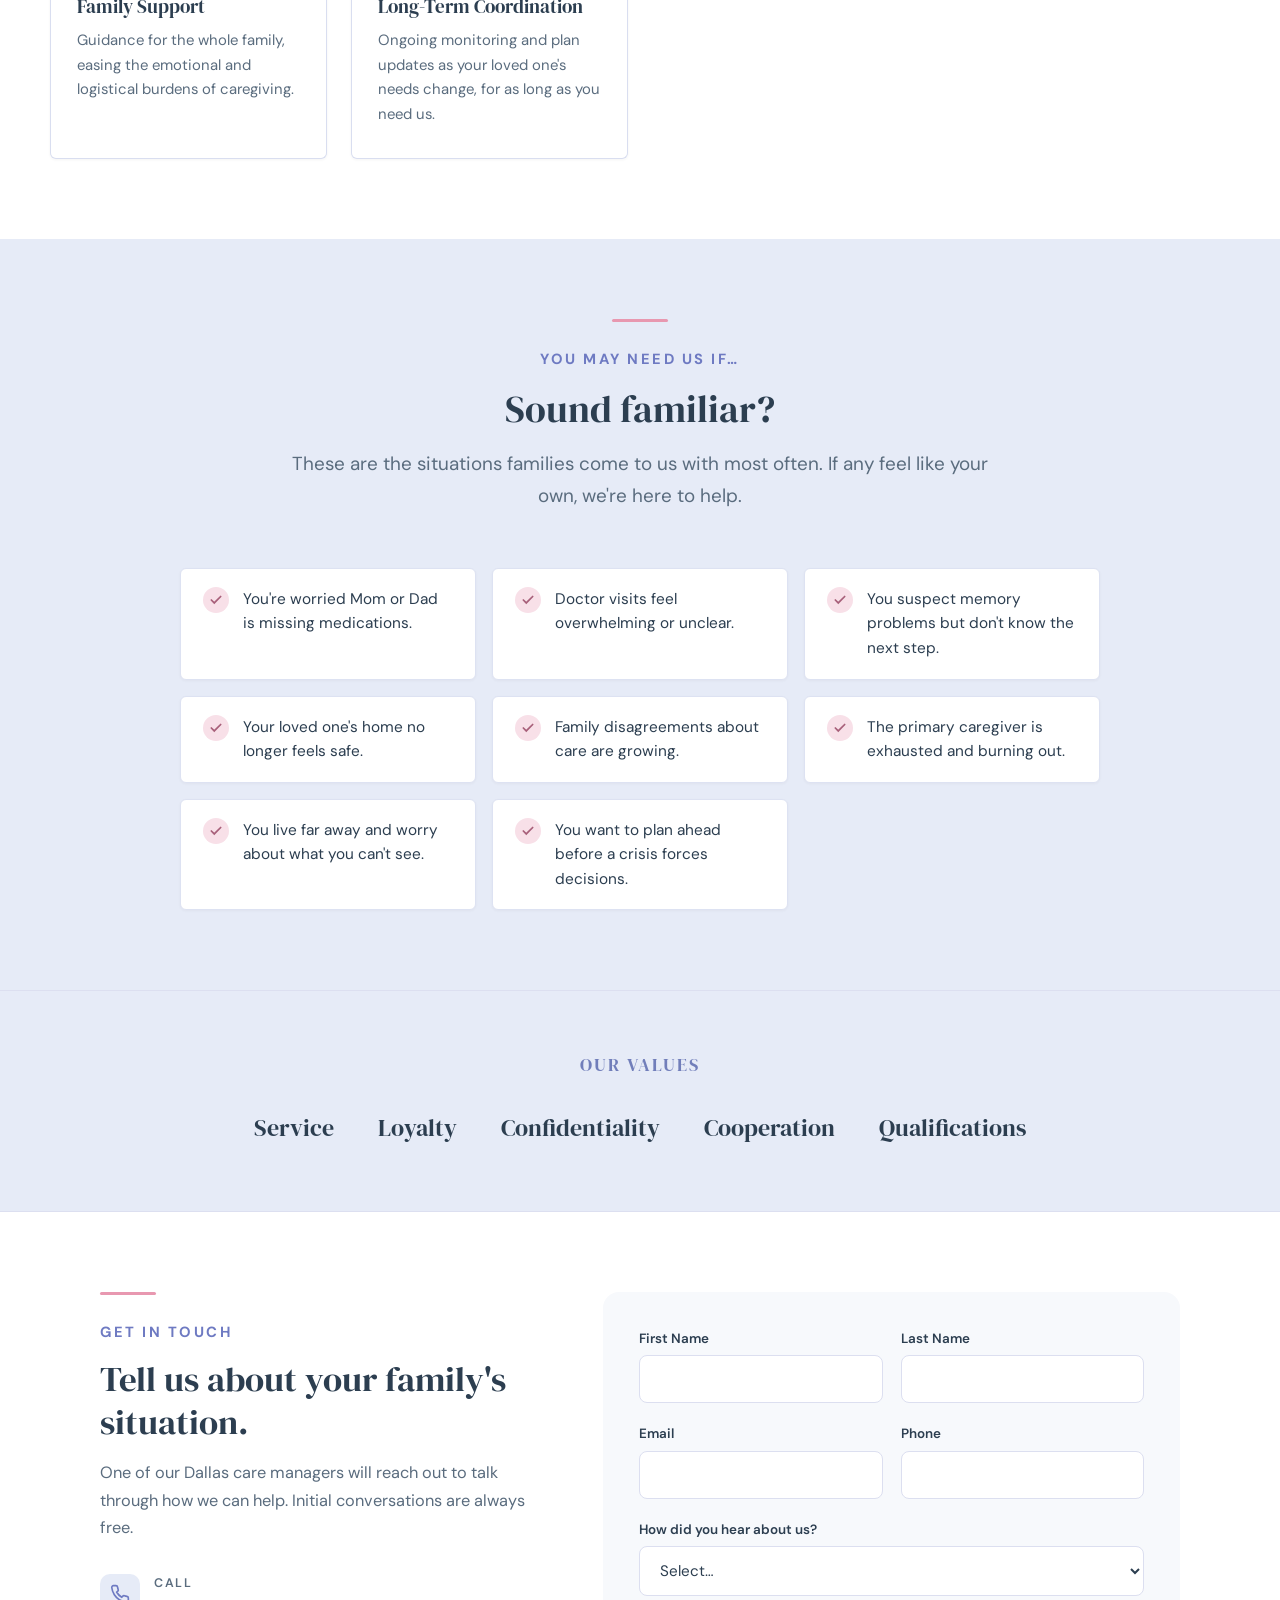
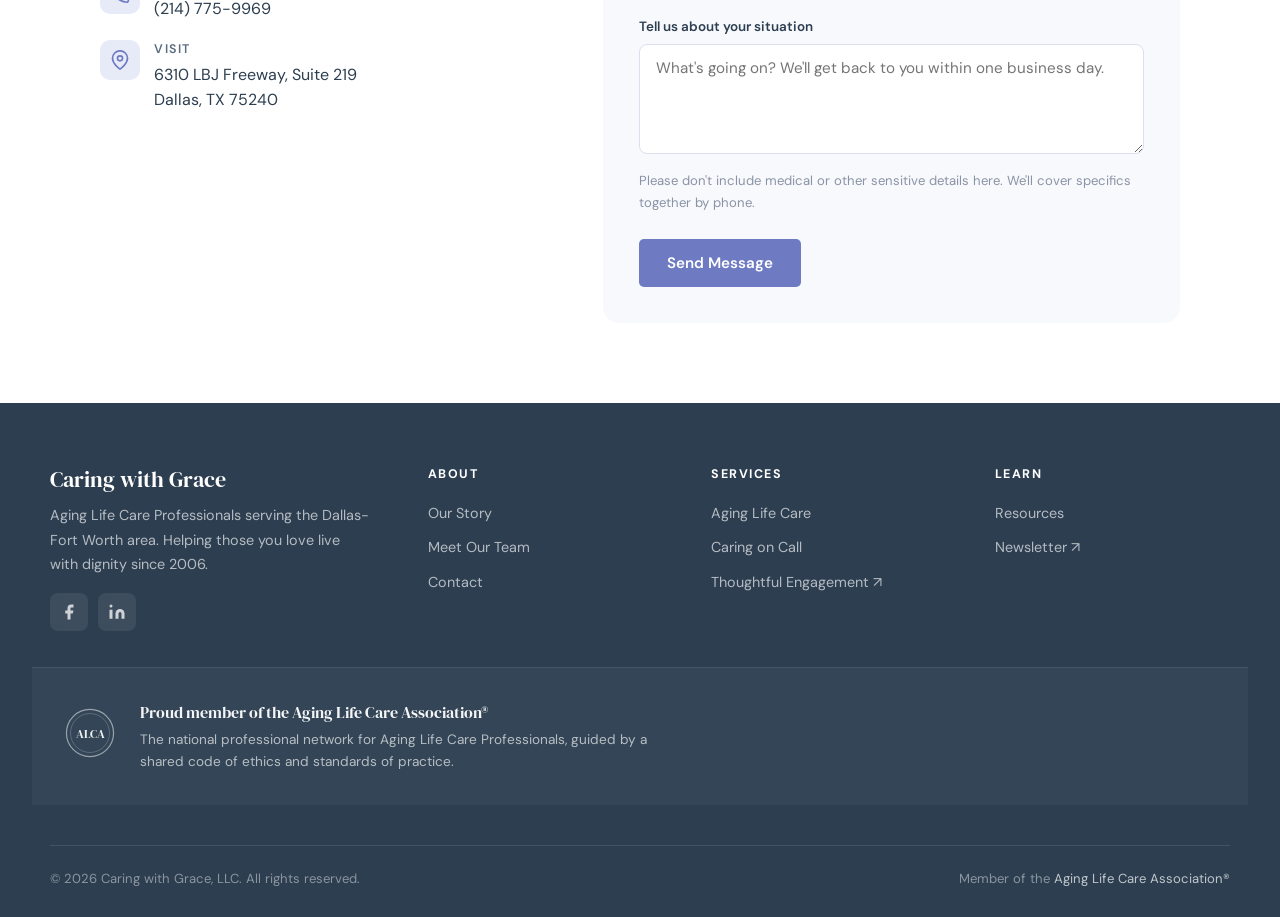
==== commit 290d4943: "L5 final positions; options page pared to L5 + compact marks; hero synced - Small butterfly settles " ====
--- a/index.html
+++ b/index.html
@@ -18,7 +18,7 @@
   <meta property="og:image" content="https://clayborneo.github.io/cwg-site-draft/assets/img/hero/slide1.jpg">
   <meta name="twitter:card" content="summary_large_image">
   <link rel="icon" type="image/svg+xml" href="assets/svg/badge.svg">
-  <link rel="stylesheet" href="assets/css/style.css?v=22">
+  <link rel="stylesheet" href="assets/css/style.css?v=23">
 </head>
 <body>
 
--- a/assets/css/style.css
+++ b/assets/css/style.css
@@ -345,8 +345,8 @@
 }
 .carousel-content .hero-explainer { max-width: 540px; }
 .hero-l5 { position: relative; display: inline-block; padding-top: 58px; }
-.hero-l5 .hl5-b1 { position: absolute; width: 42px; height: auto; top: 34px; left: 13%; transform: rotate(-18deg); }
-.hero-l5 .hl5-b2 { position: absolute; width: 78px; height: auto; top: 2px; left: 48%; transform: rotate(-6deg); }
+.hero-l5 .hl5-b1 { position: absolute; width: 42px; height: auto; top: 49px; left: 23%; transform: rotate(-18deg); }
+.hero-l5 .hl5-b2 { position: absolute; width: 78px; height: auto; top: 2px; left: 53%; transform: rotate(-6deg); }
 .hero-l5 .hero-lockup-tagline { text-align: center; }
 .carousel-eyebrow {
   display: inline-block;
@@ -453,7 +453,7 @@
   .carousel-content h1 { font-size: 2.2rem; }
   .hero-lockup { flex-direction: column; align-items: flex-start; gap: 16px; margin-bottom: 24px; }
   .hero-l5 { padding-top: 34px; }
-  .hero-l5 .hl5-b1 { width: 26px; top: 18px; }
+  .hero-l5 .hl5-b1 { width: 26px; top: 26px; }
   .hero-l5 .hl5-b2 { width: 46px; top: -2px; }
   .hero-lockup img { height: 84px; }
   .carousel-content .hero-lockup-name { font-size: 2.2rem; }
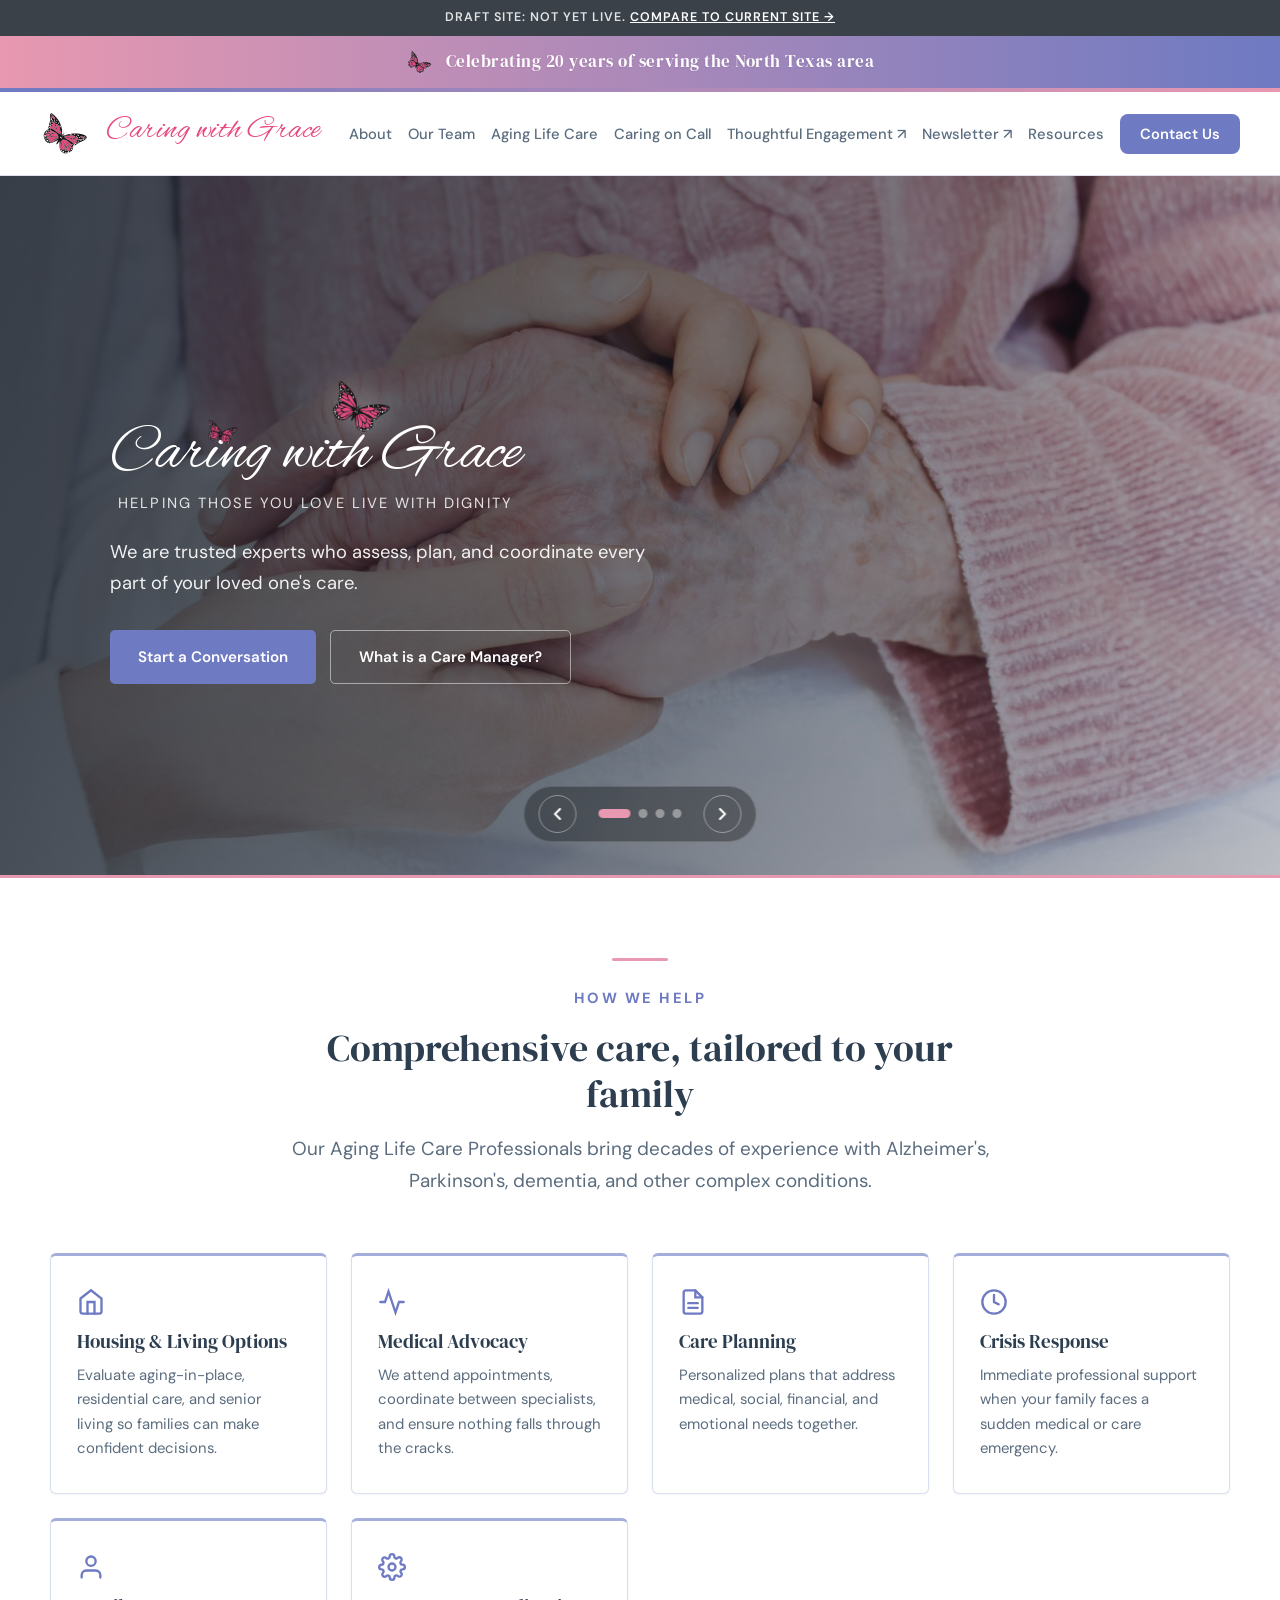
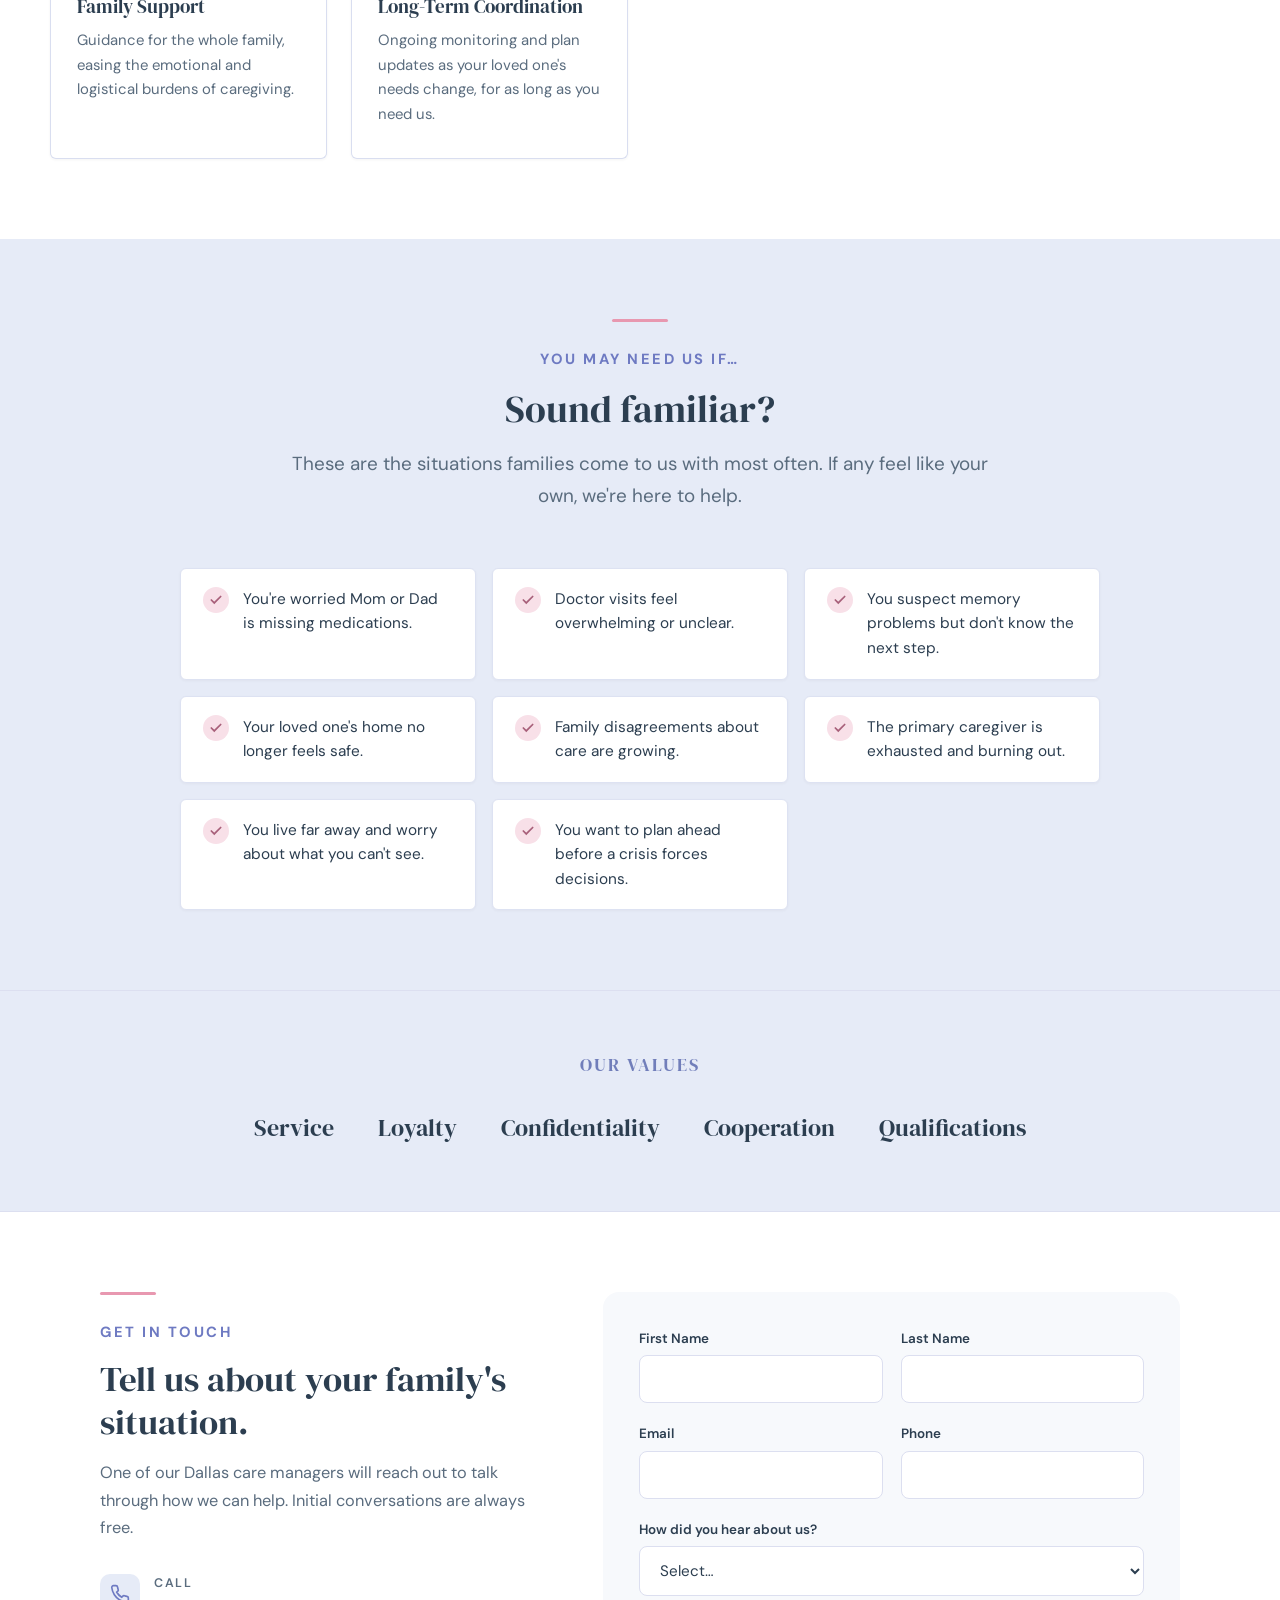
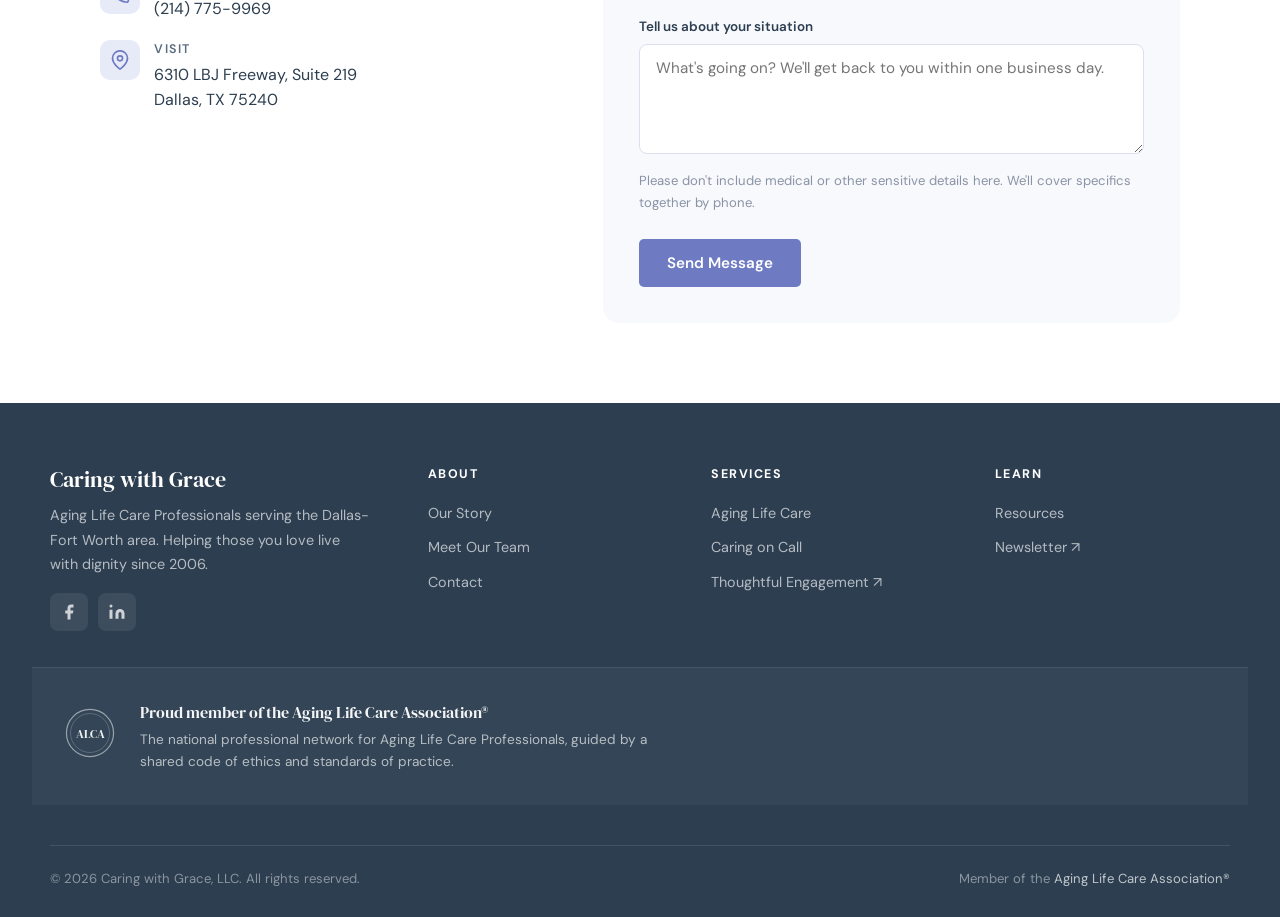
==== commit 482364c8: "Hero L5 lockup scales as one unit; header overlap fixed at laptop widths Butterfly positions and siz" ====
--- a/index.html
+++ b/index.html
@@ -18,7 +18,7 @@
   <meta property="og:image" content="https://clayborneo.github.io/cwg-site-draft/assets/img/hero/slide1.jpg">
   <meta name="twitter:card" content="summary_large_image">
   <link rel="icon" type="image/svg+xml" href="assets/svg/badge.svg">
-  <link rel="stylesheet" href="assets/css/style.css?v=23">
+  <link rel="stylesheet" href="assets/css/style.css?v=24">
 </head>
 <body>
 
--- a/assets/css/style.css
+++ b/assets/css/style.css
@@ -102,6 +102,16 @@
   .site-nav a { font-size: 0.86rem; }
   .site-logo { margin-right: 20px; }
 }
+@media (max-width: 1260px) {
+  .site-logo { flex-shrink: 0; }
+  .site-logo-text { font-size: 1.6rem; }
+  .site-nav { gap: 12px; }
+  .site-nav a { font-size: 0.8rem; }
+}
+@media (max-width: 1080px) {
+  .site-logo-text { font-size: 1.4rem; }
+  .site-logo-mark { width: 42px; }
+}
 .site-nav a {
   color: var(--text-light);
   font-size: 0.92rem;
@@ -344,9 +354,10 @@
   margin-bottom: 0;
 }
 .carousel-content .hero-explainer { max-width: 540px; }
-.hero-l5 { position: relative; display: inline-block; padding-top: 58px; }
-.hero-l5 .hl5-b1 { position: absolute; width: 42px; height: auto; top: 49px; left: 23%; transform: rotate(-18deg); }
-.hero-l5 .hl5-b2 { position: absolute; width: 78px; height: auto; top: 2px; left: 53%; transform: rotate(-6deg); }
+.hero-l5 { position: relative; display: inline-block; padding-top: 0.79em; font-size: clamp(2.4rem, 5vw, 4.6rem); }
+.carousel-content .hero-l5 .hero-lockup-name { font-size: 1em; white-space: nowrap; }
+.hero-l5 .hl5-b1 { position: absolute; width: 0.57em; height: auto; top: 0.67em; left: 23%; transform: rotate(-18deg); }
+.hero-l5 .hl5-b2 { position: absolute; width: 1.06em; height: auto; top: 0.03em; left: 53%; transform: rotate(-6deg); }
 .hero-l5 .hero-lockup-tagline { text-align: center; }
 .carousel-eyebrow {
   display: inline-block;
@@ -452,9 +463,6 @@
   .carousel-content { padding: 0 28px; }
   .carousel-content h1 { font-size: 2.2rem; }
   .hero-lockup { flex-direction: column; align-items: flex-start; gap: 16px; margin-bottom: 24px; }
-  .hero-l5 { padding-top: 34px; }
-  .hero-l5 .hl5-b1 { width: 26px; top: 26px; }
-  .hero-l5 .hl5-b2 { width: 46px; top: -2px; }
   .hero-lockup img { height: 84px; }
   .carousel-content .hero-lockup-name { font-size: 2.2rem; }
   .carousel-content .hero-lockup-tagline { font-size: 1rem; }
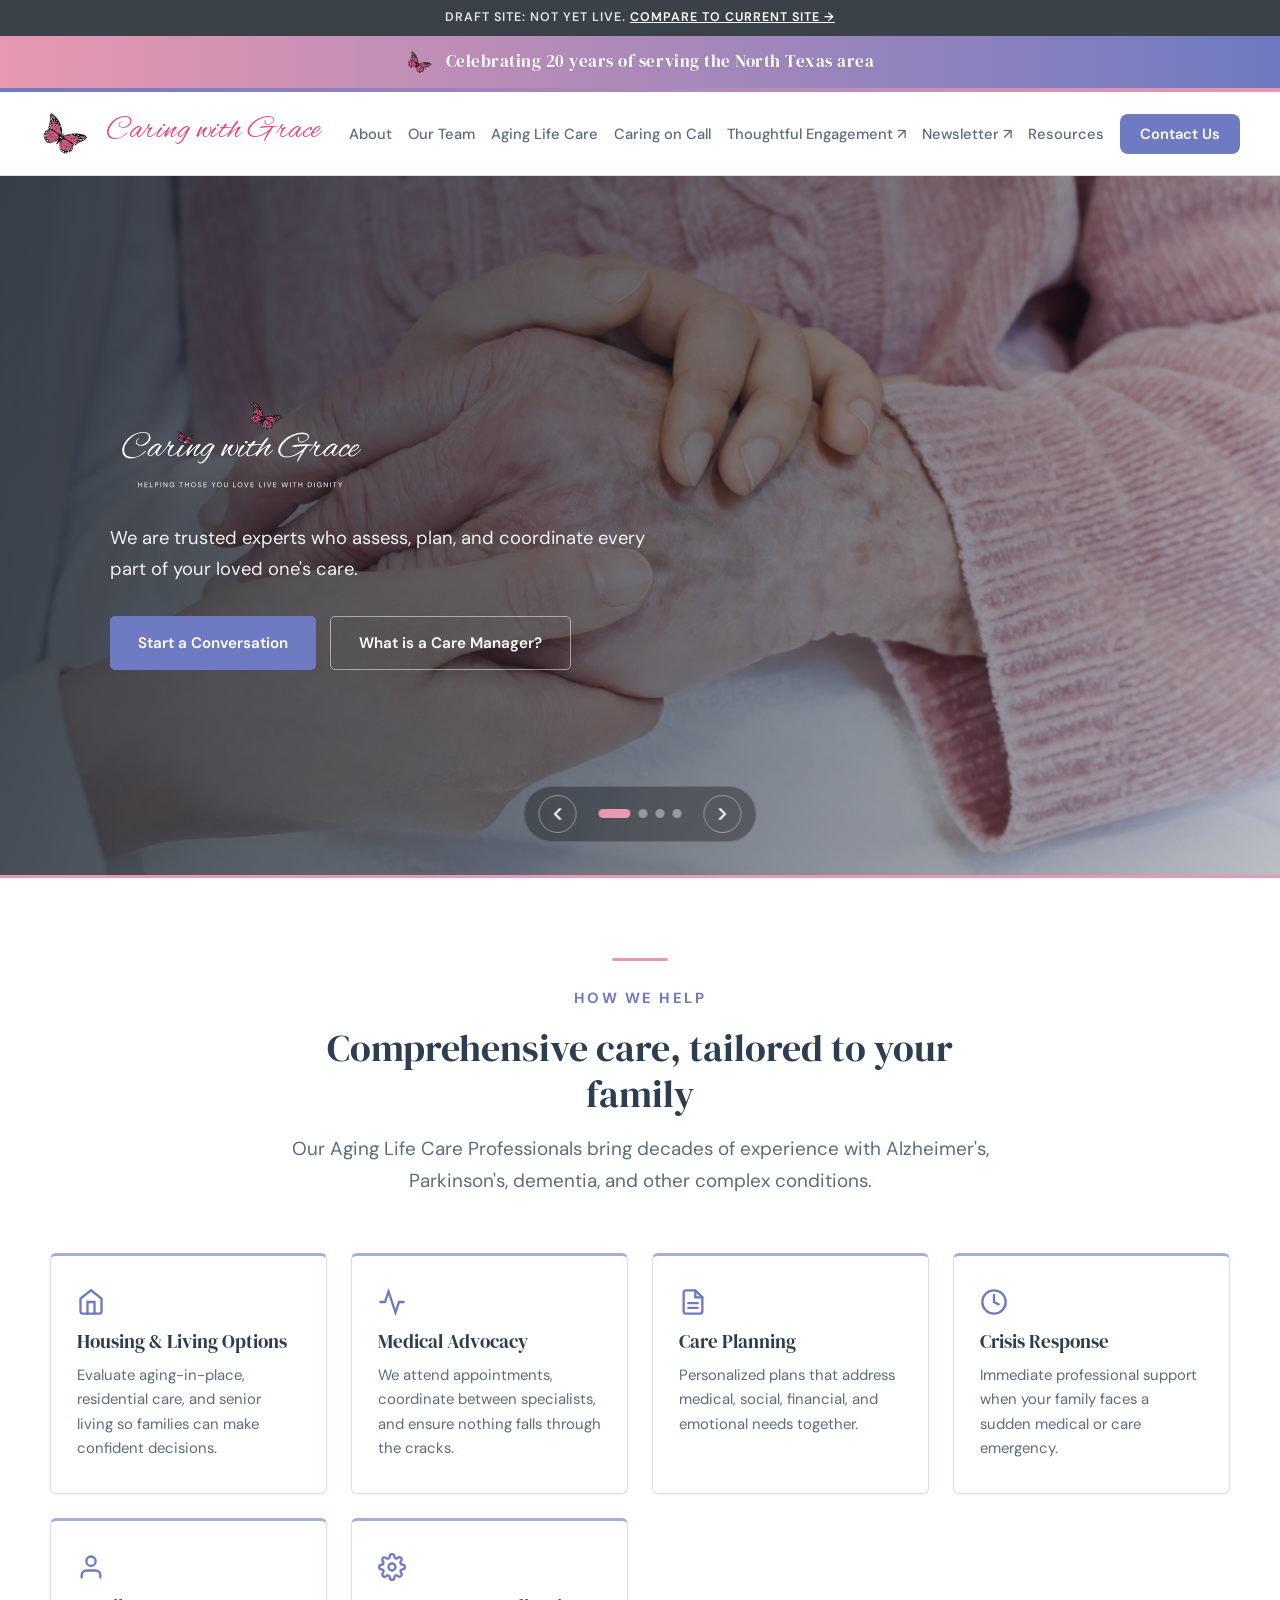
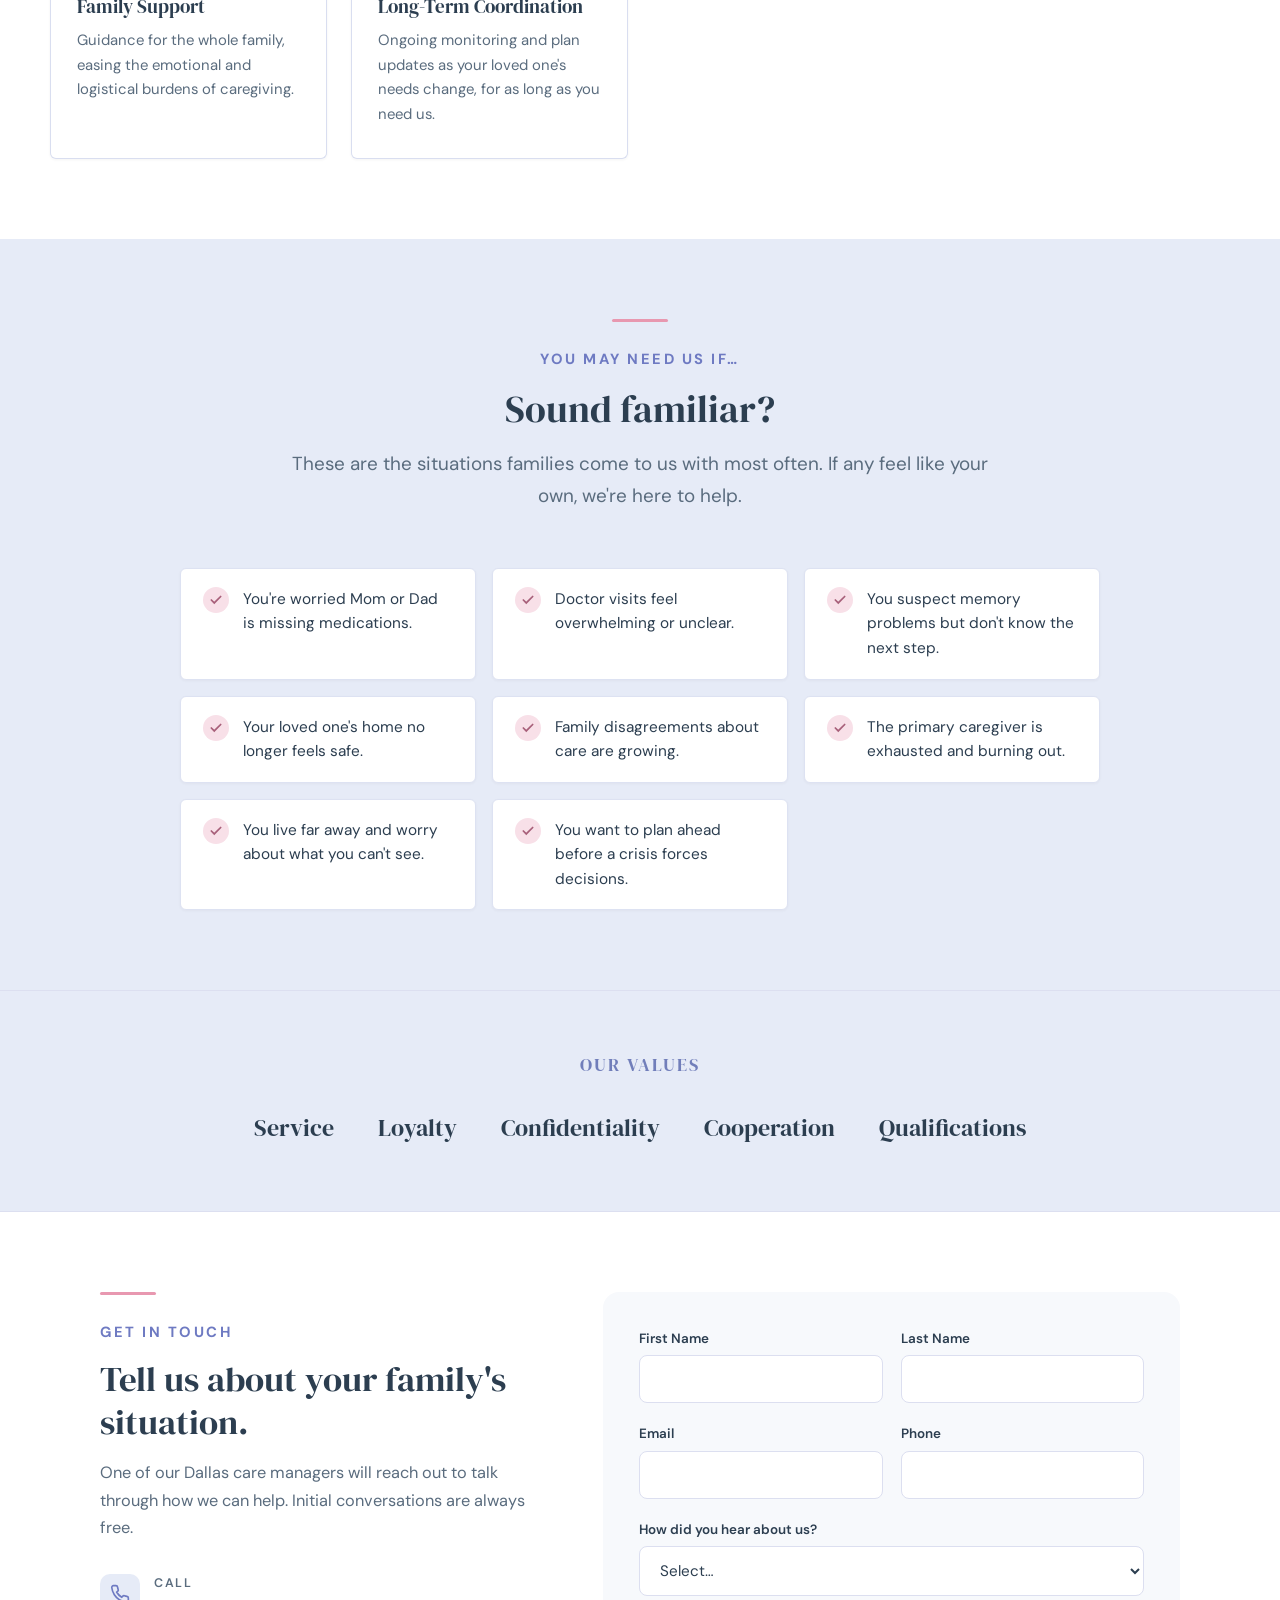
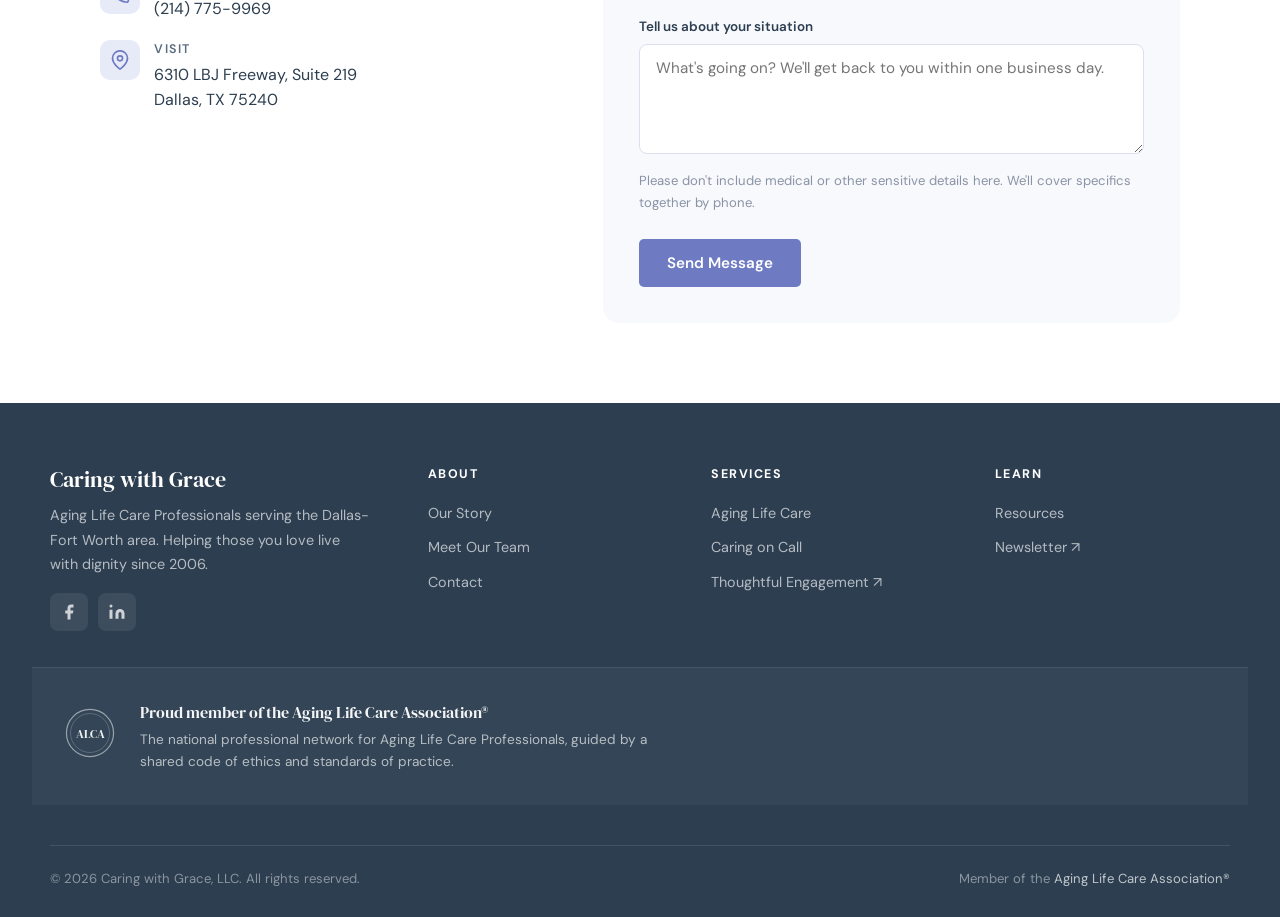
==== commit 707d7dac: "L5 lockup is now a true vector SVG (outlined text, embedded butterflies) Text shaped with harfbuzz a" ====
--- a/index.html
+++ b/index.html
@@ -18,7 +18,7 @@
   <meta property="og:image" content="https://clayborneo.github.io/cwg-site-draft/assets/img/hero/slide1.jpg">
   <meta name="twitter:card" content="summary_large_image">
   <link rel="icon" type="image/svg+xml" href="assets/svg/badge.svg">
-  <link rel="stylesheet" href="assets/css/style.css?v=24">
+  <link rel="stylesheet" href="assets/css/style.css?v=25">
 </head>
 <body>
 
@@ -53,12 +53,8 @@
       <div class="carousel-overlay"></div>
       <div class="carousel-content">
         <div class="hero-lockup">
-          <div class="hero-l5">
-            <img class="hl5-b1" src="assets/svg/butterfly.svg" alt="" width="42" height="42">
-            <img class="hl5-b2" src="assets/svg/butterfly.svg" alt="" width="78" height="78">
-            <h1 class="hero-lockup-name">Caring with <span>Grace</span></h1>
-            <p class="hero-lockup-tagline">Helping those you love live with dignity</p>
-          </div>
+          <h1 class="sr-only">Caring with Grace: helping those you love live with dignity</h1>
+          <img class="hero-l5-img" src="assets/svg/l5-lockup-white.svg" alt="Caring with Grace">
         </div>
         <p class="hero-explainer">We are trusted experts who assess, plan, and coordinate every part of your loved one's care.</p>
         <div class="carousel-ctas">
--- a/assets/css/style.css
+++ b/assets/css/style.css
@@ -354,11 +354,8 @@
   margin-bottom: 0;
 }
 .carousel-content .hero-explainer { max-width: 540px; }
-.hero-l5 { position: relative; display: inline-block; padding-top: 0.79em; font-size: clamp(2.4rem, 5vw, 4.6rem); }
-.carousel-content .hero-l5 .hero-lockup-name { font-size: 1em; white-space: nowrap; }
-.hero-l5 .hl5-b1 { position: absolute; width: 0.57em; height: auto; top: 0.67em; left: 23%; transform: rotate(-18deg); }
-.hero-l5 .hl5-b2 { position: absolute; width: 1.06em; height: auto; top: 0.03em; left: 53%; transform: rotate(-6deg); }
-.hero-l5 .hero-lockup-tagline { text-align: center; }
+.sr-only { position: absolute; width: 1px; height: 1px; margin: -1px; padding: 0; overflow: hidden; clip: rect(0 0 0 0); white-space: nowrap; border: 0; }
+.hero-l5-img { width: clamp(340px, 48vw, 700px); height: auto; display: block; }
 .carousel-eyebrow {
   display: inline-block;
   font-family: var(--body-font);
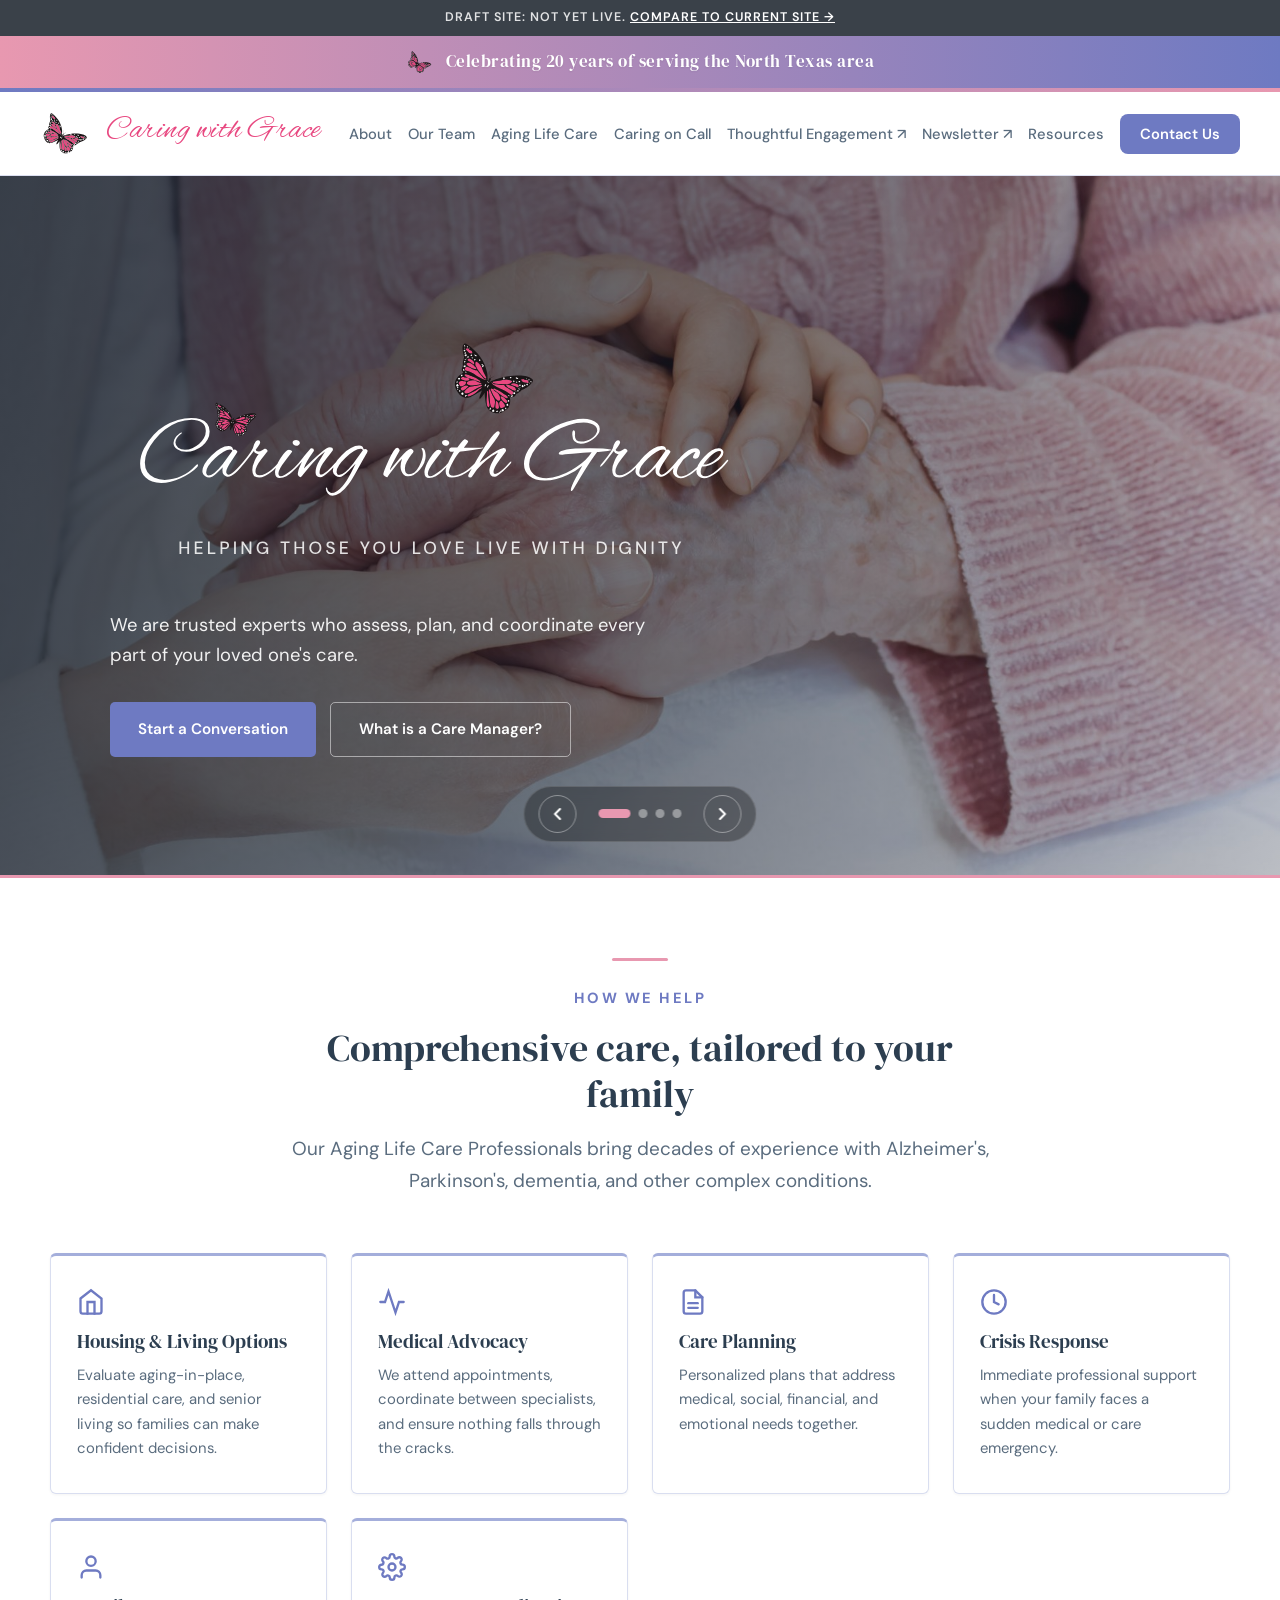
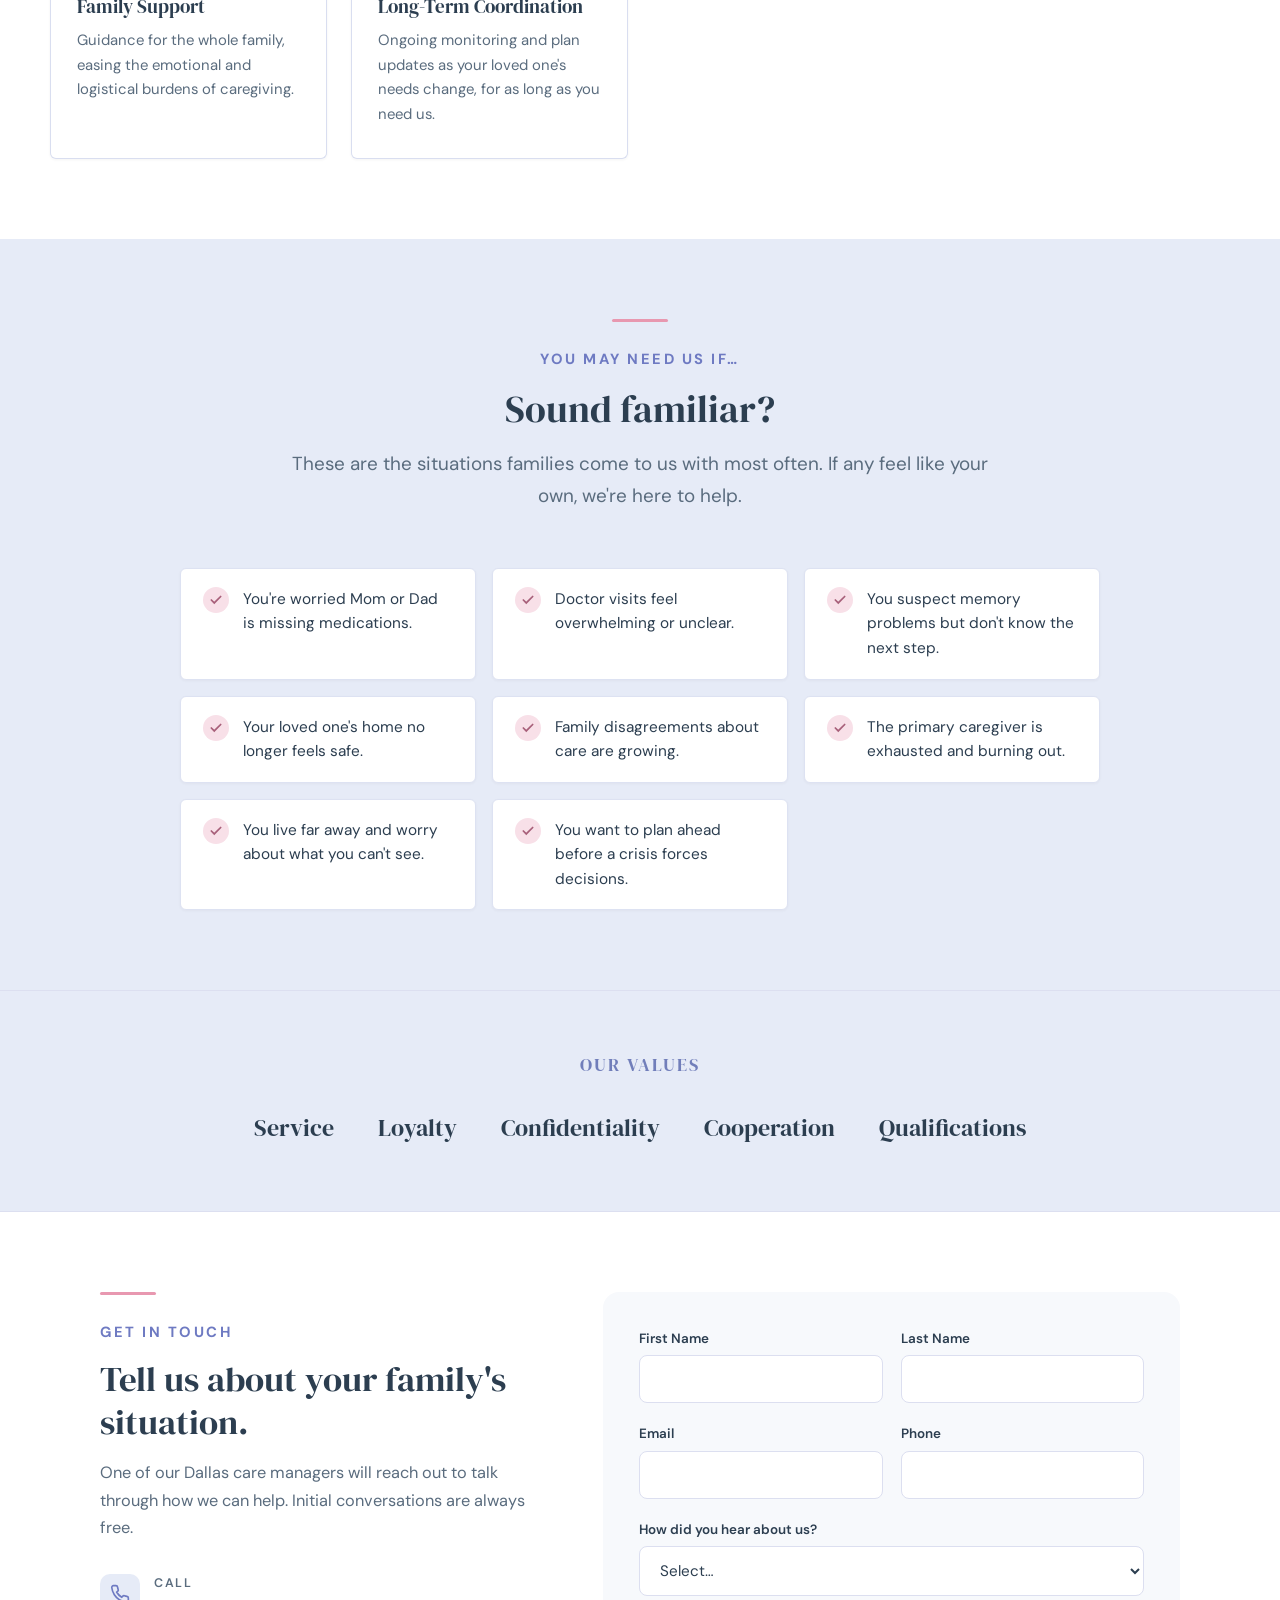
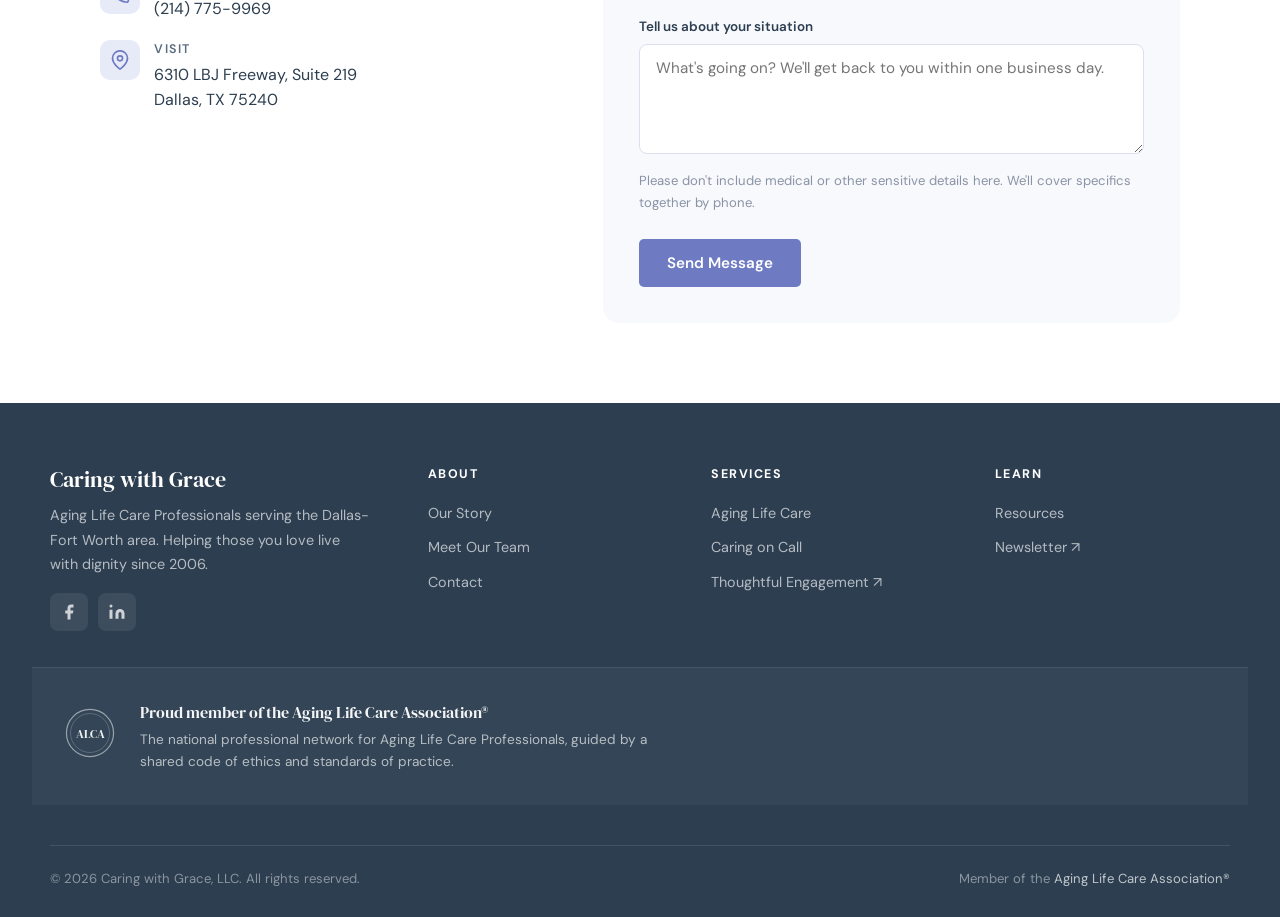
==== commit d4e3becf: "Fix L5 SVG rendering: remove stale img rules that shrank it; enlarge; small butterfly clear of the i" ====
--- a/index.html
+++ b/index.html
@@ -18,7 +18,7 @@
   <meta property="og:image" content="https://clayborneo.github.io/cwg-site-draft/assets/img/hero/slide1.jpg">
   <meta name="twitter:card" content="summary_large_image">
   <link rel="icon" type="image/svg+xml" href="assets/svg/badge.svg">
-  <link rel="stylesheet" href="assets/css/style.css?v=25">
+  <link rel="stylesheet" href="assets/css/style.css?v=26">
 </head>
 <body>
 
--- a/assets/css/style.css
+++ b/assets/css/style.css
@@ -328,12 +328,7 @@
   gap: 26px;
   margin-bottom: 22px;
 }
-.hero-lockup img {
-  height: 118px;
-  width: auto;
-  flex-shrink: 0;
-  filter: drop-shadow(0 0 18px rgba(255,255,255,0.45));
-}
+
 .carousel-content .hero-lockup-name {
   font-family: 'Alex Brush', cursive;
   font-weight: 400;
@@ -355,7 +350,7 @@
 }
 .carousel-content .hero-explainer { max-width: 540px; }
 .sr-only { position: absolute; width: 1px; height: 1px; margin: -1px; padding: 0; overflow: hidden; clip: rect(0 0 0 0); white-space: nowrap; border: 0; }
-.hero-l5-img { width: clamp(340px, 48vw, 700px); height: auto; display: block; }
+.hero-l5-img { width: clamp(300px, 58vw, 860px); height: auto; display: block; }
 .carousel-eyebrow {
   display: inline-block;
   font-family: var(--body-font);
@@ -459,8 +454,6 @@
   .hero-carousel { height: 86vh; min-height: 540px; }
   .carousel-content { padding: 0 28px; }
   .carousel-content h1 { font-size: 2.2rem; }
-  .hero-lockup { flex-direction: column; align-items: flex-start; gap: 16px; margin-bottom: 24px; }
-  .hero-lockup img { height: 84px; }
   .carousel-content .hero-lockup-name { font-size: 2.2rem; }
   .carousel-content .hero-lockup-tagline { font-size: 1rem; }
   .carousel-content p { font-size: 1rem; }
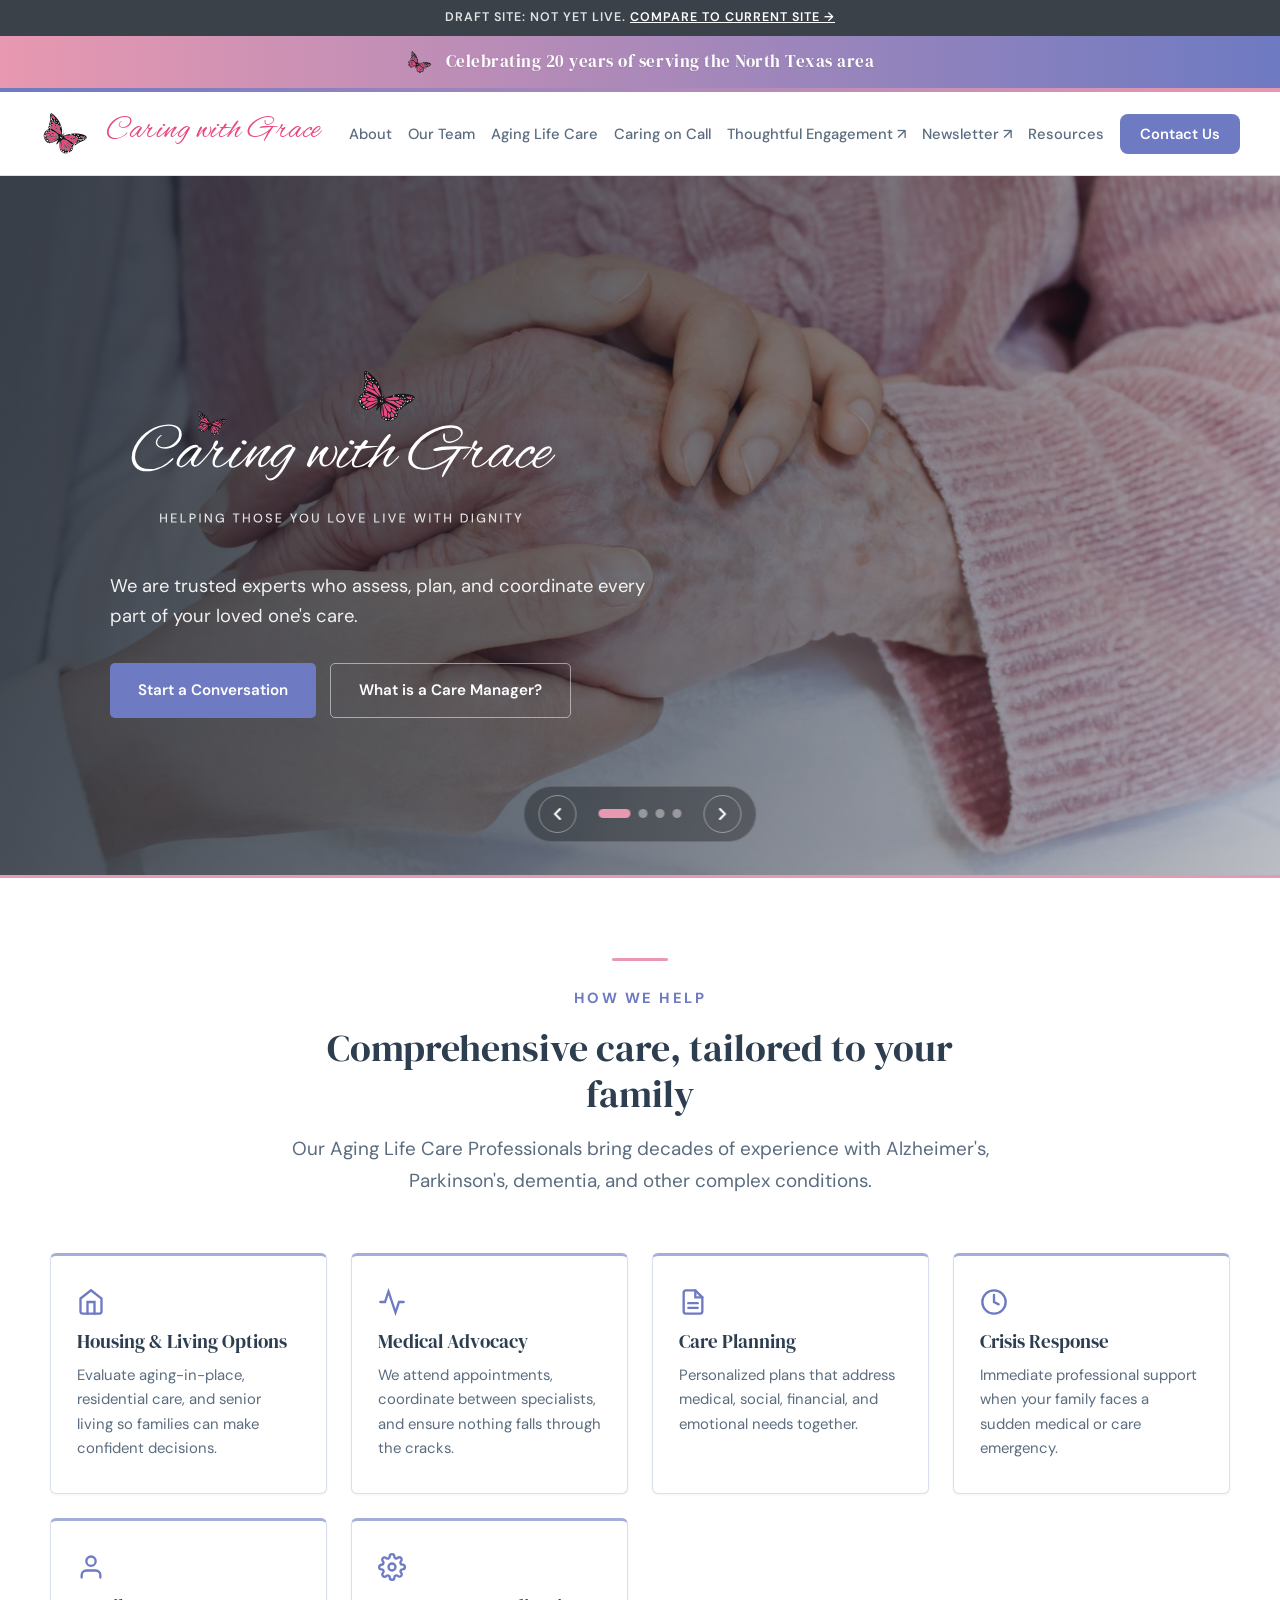
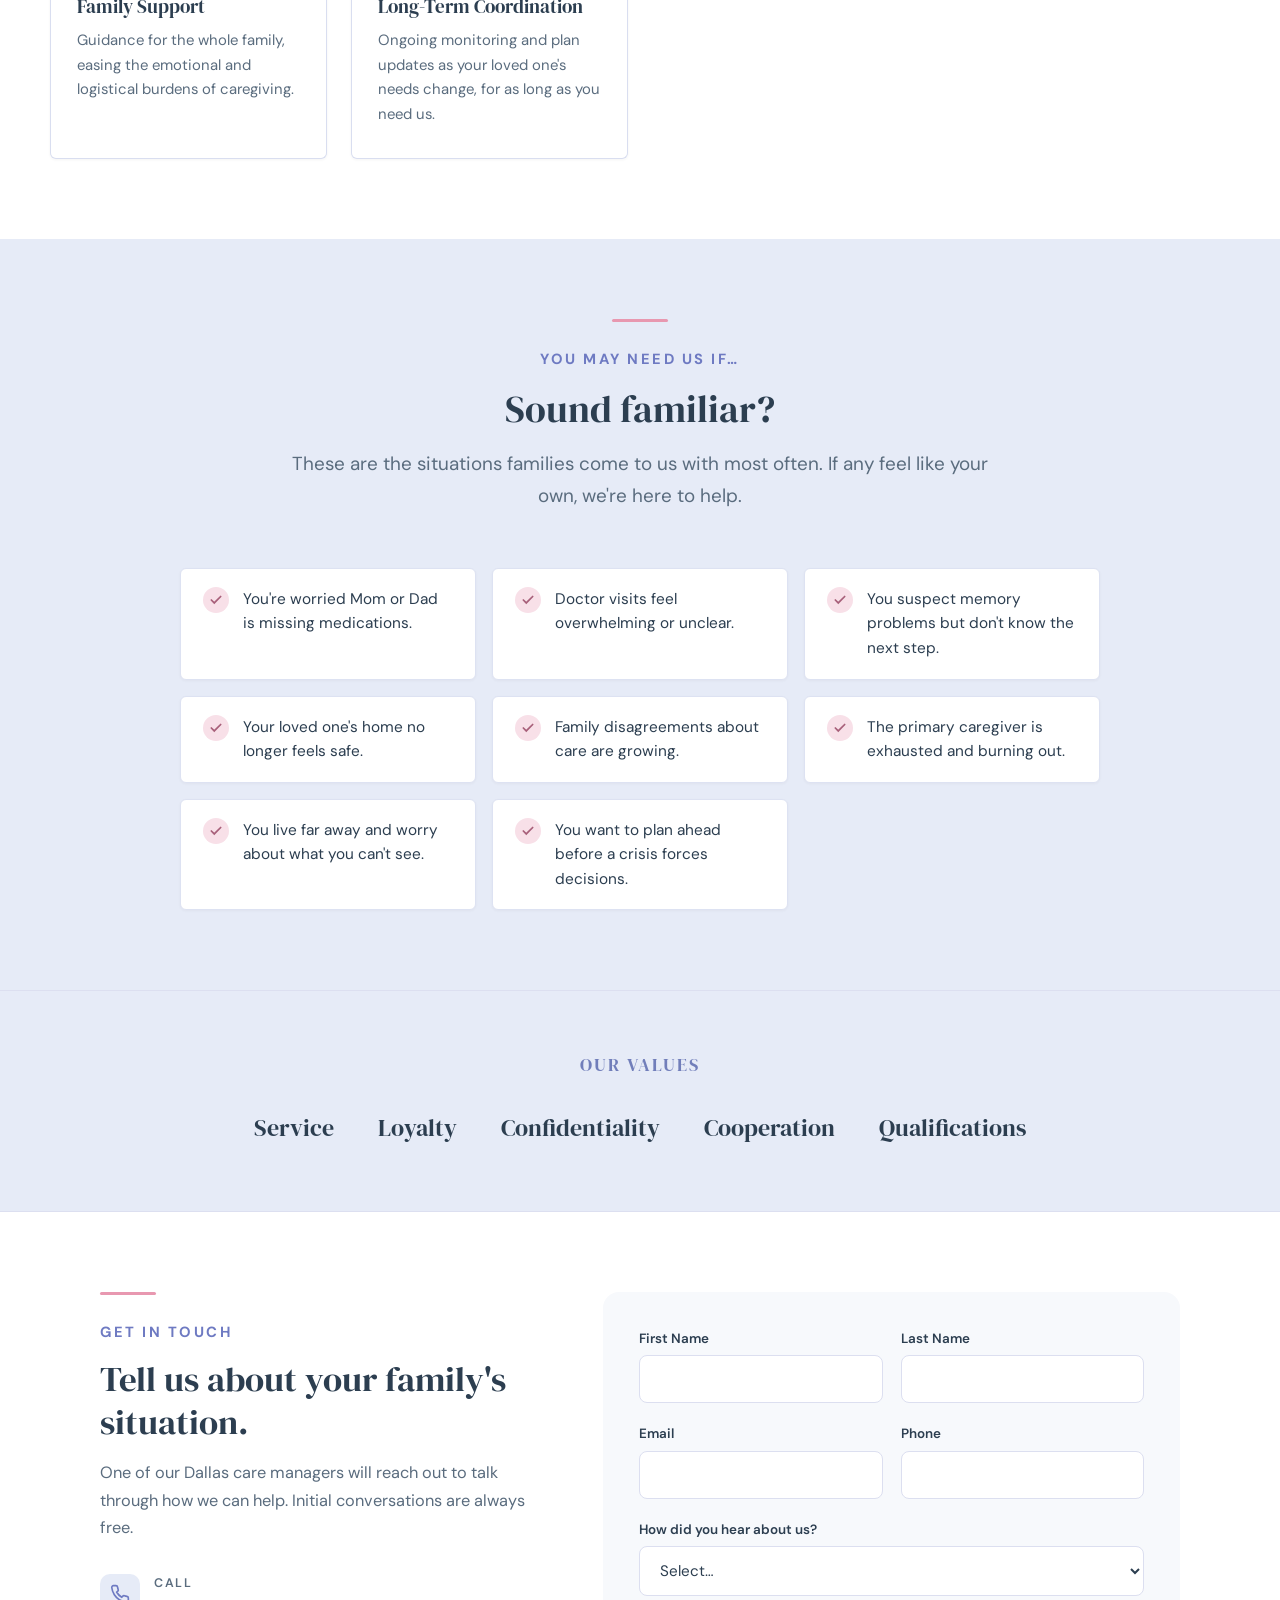
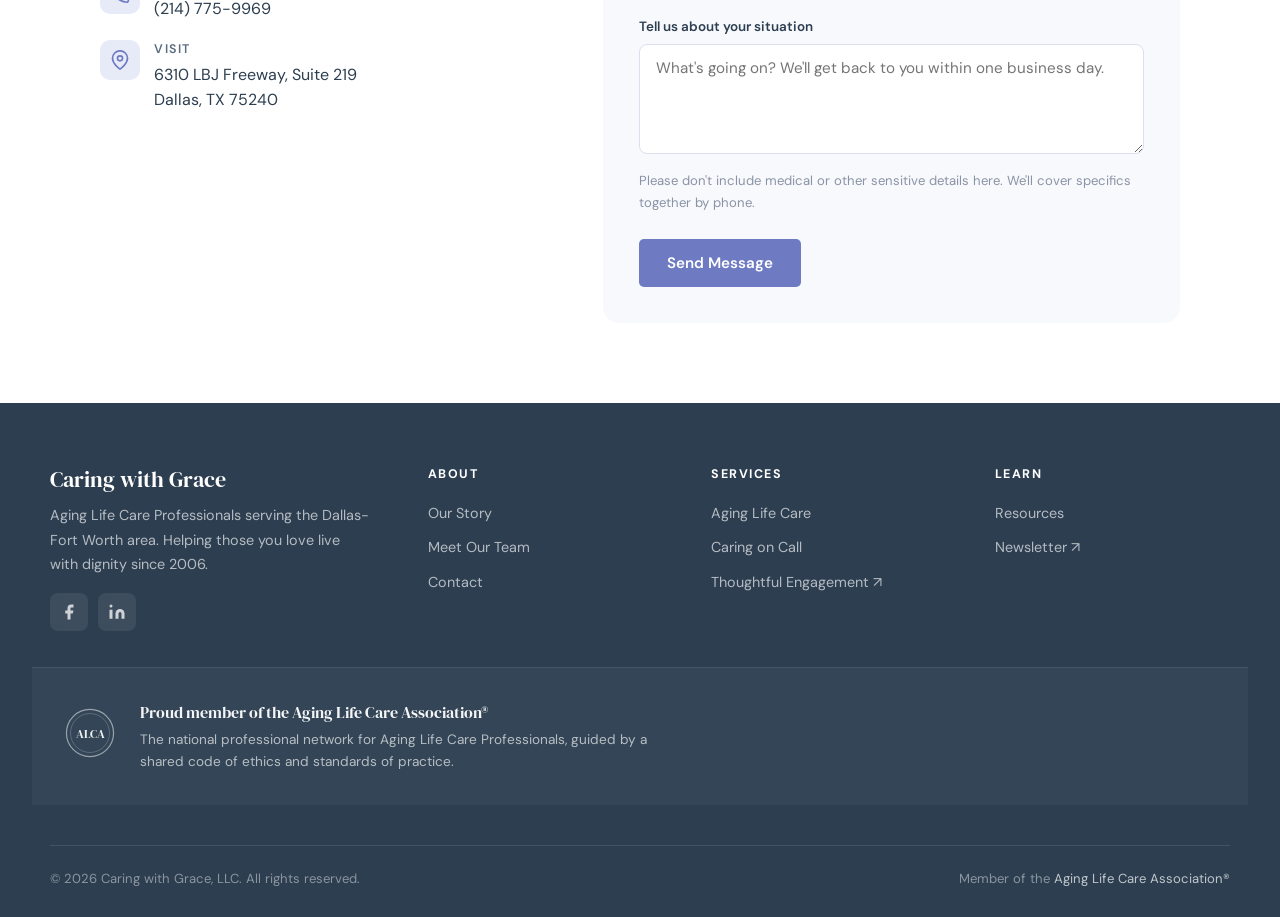
==== commit 3907fa95: "Hero lockup at balanced size (matches original headline scale) Co-Authored-By: Claude Fable 5 <norep" ====
--- a/index.html
+++ b/index.html
@@ -18,7 +18,7 @@
   <meta property="og:image" content="https://clayborneo.github.io/cwg-site-draft/assets/img/hero/slide1.jpg">
   <meta name="twitter:card" content="summary_large_image">
   <link rel="icon" type="image/svg+xml" href="assets/svg/badge.svg">
-  <link rel="stylesheet" href="assets/css/style.css?v=26">
+  <link rel="stylesheet" href="assets/css/style.css?v=28">
 </head>
 <body>
 
--- a/assets/css/style.css
+++ b/assets/css/style.css
@@ -350,7 +350,7 @@
 }
 .carousel-content .hero-explainer { max-width: 540px; }
 .sr-only { position: absolute; width: 1px; height: 1px; margin: -1px; padding: 0; overflow: hidden; clip: rect(0 0 0 0); white-space: nowrap; border: 0; }
-.hero-l5-img { width: clamp(300px, 58vw, 860px); height: auto; display: block; }
+.hero-l5-img { width: clamp(280px, 36vw, 520px); height: auto; display: block; }
 .carousel-eyebrow {
   display: inline-block;
   font-family: var(--body-font);
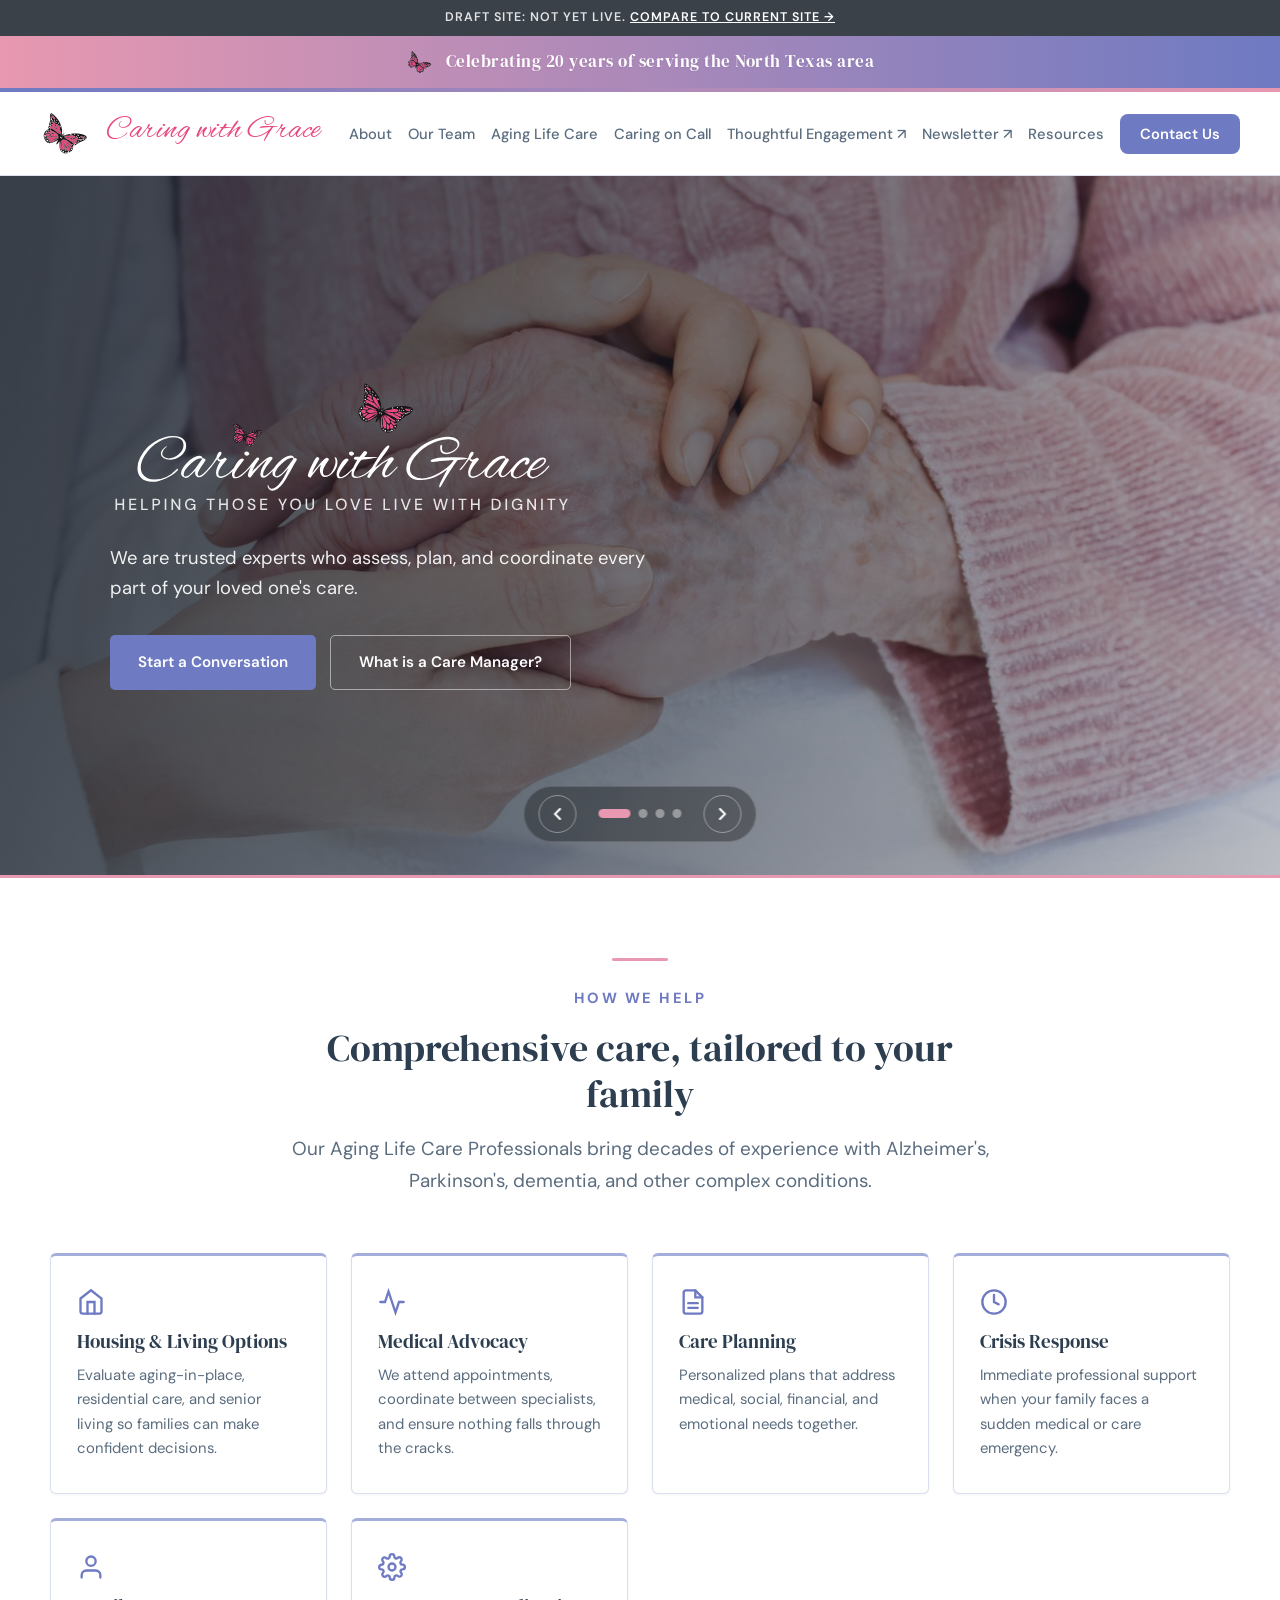
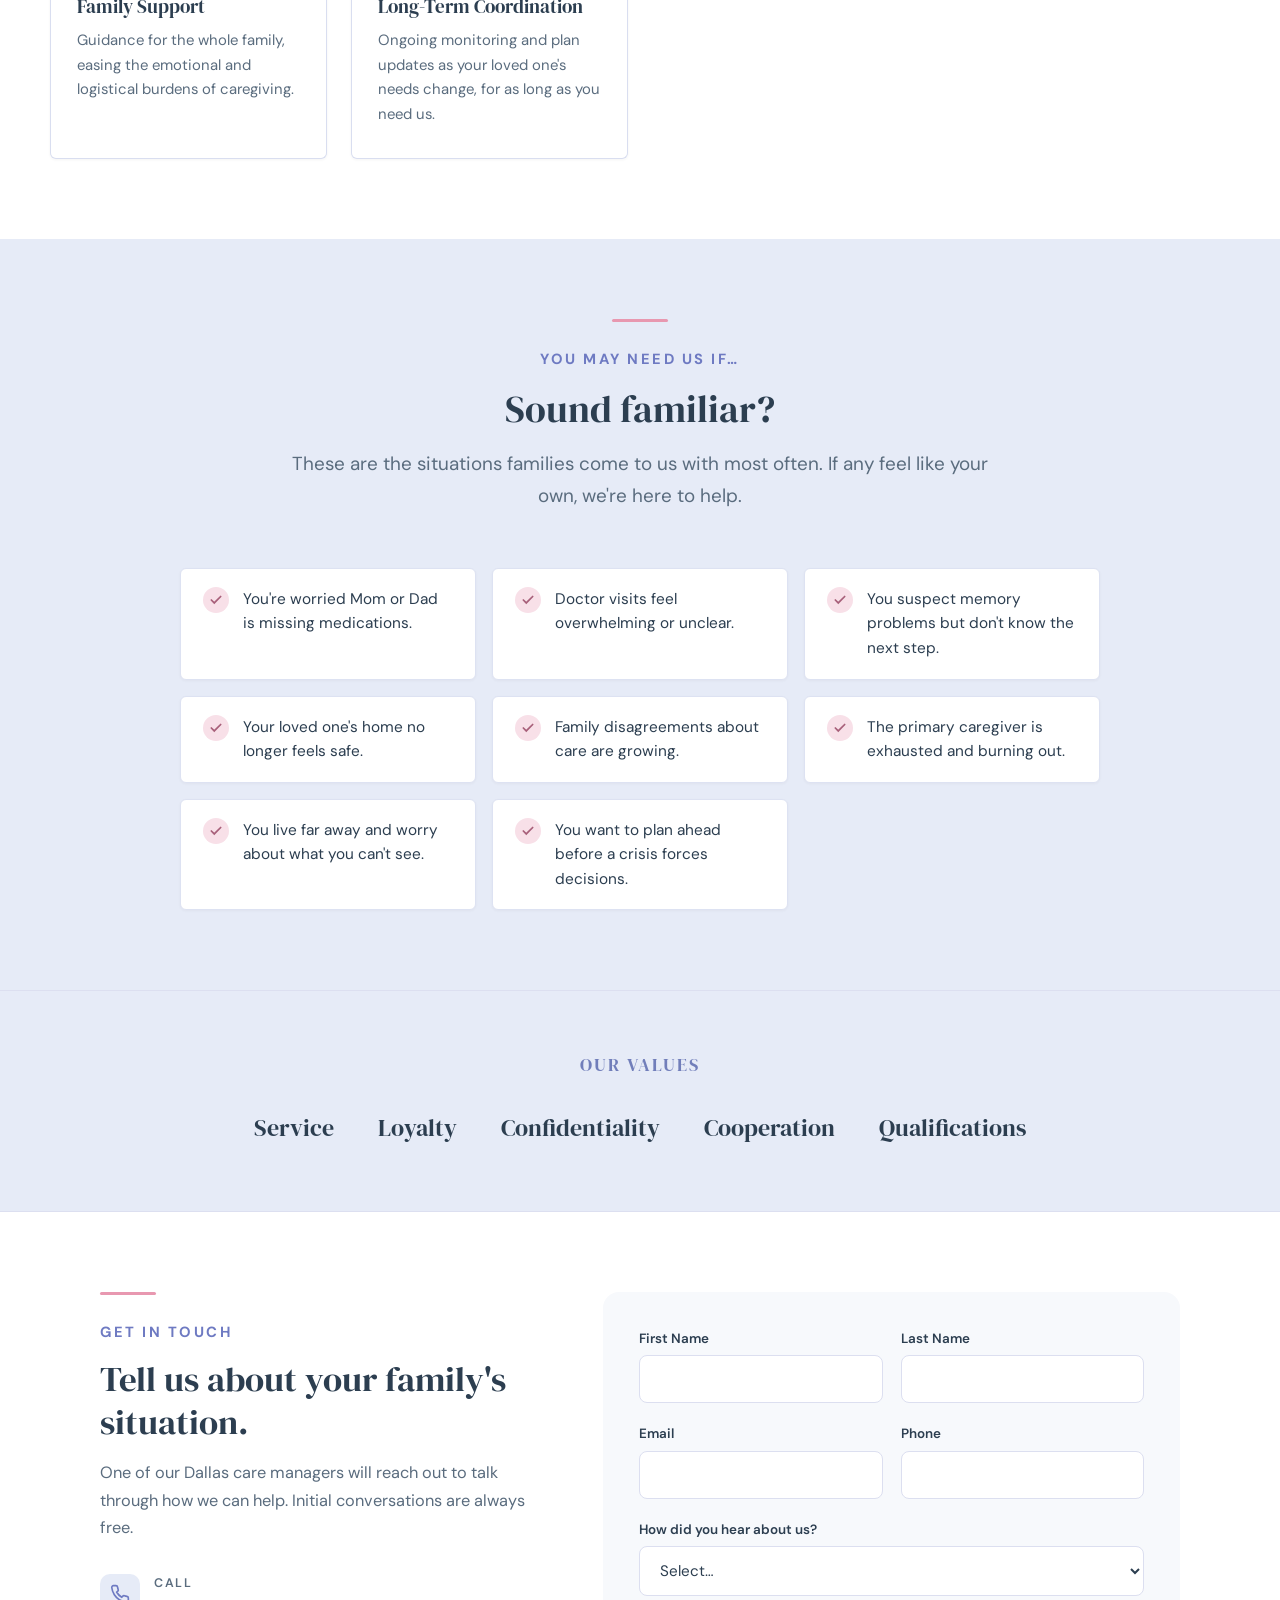
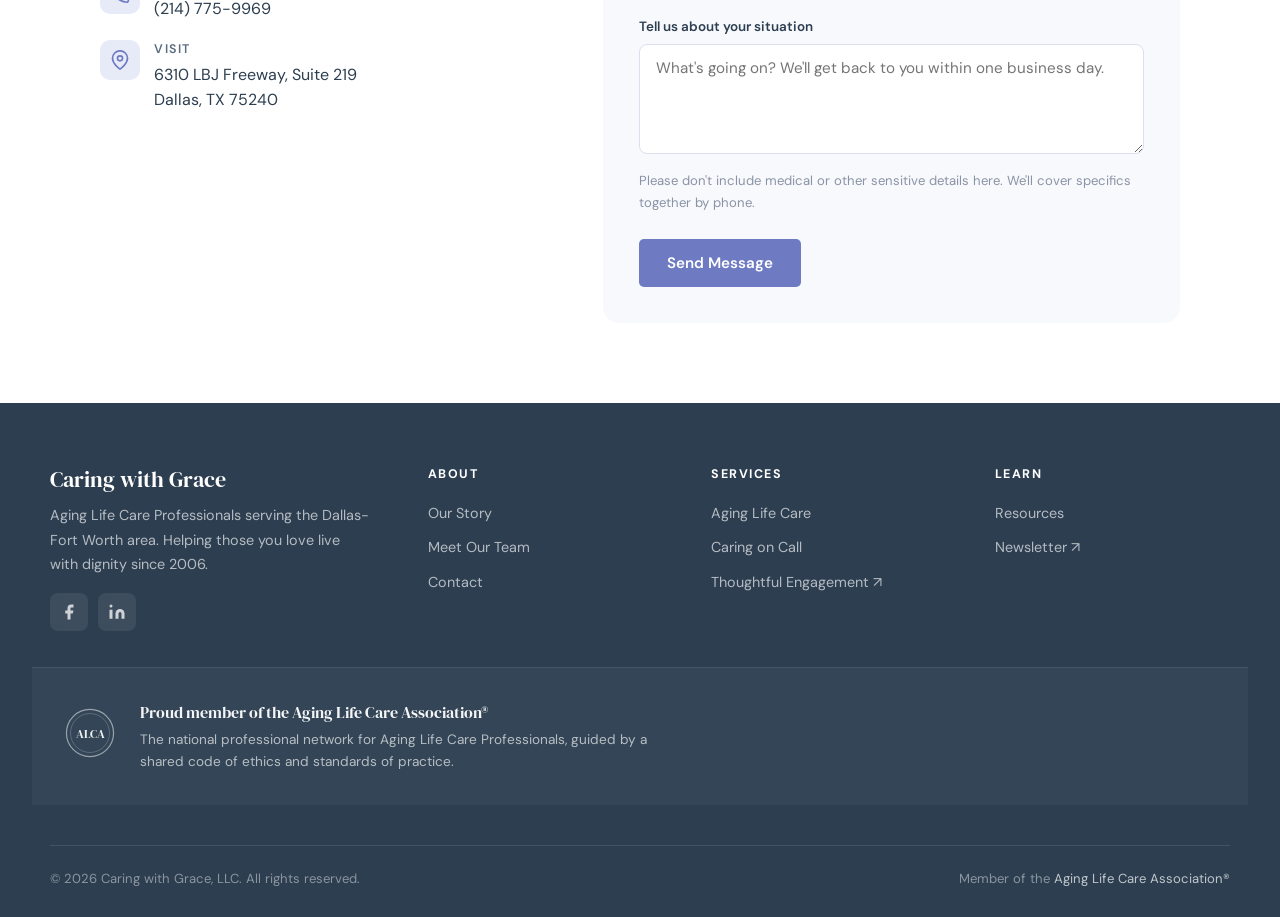
==== commit b94ab91c: "Cache-bust the L5 SVG references Co-Authored-By: Claude Fable 5 <noreply@anthropic.com>" ====
--- a/index.html
+++ b/index.html
@@ -54,7 +54,7 @@
       <div class="carousel-content">
         <div class="hero-lockup">
           <h1 class="sr-only">Caring with Grace: helping those you love live with dignity</h1>
-          <img class="hero-l5-img" src="assets/svg/l5-lockup-white.svg" alt="Caring with Grace">
+          <img class="hero-l5-img" src="assets/svg/l5-lockup-white.svg?v=2" alt="Caring with Grace">
         </div>
         <p class="hero-explainer">We are trusted experts who assess, plan, and coordinate every part of your loved one's care.</p>
         <div class="carousel-ctas">
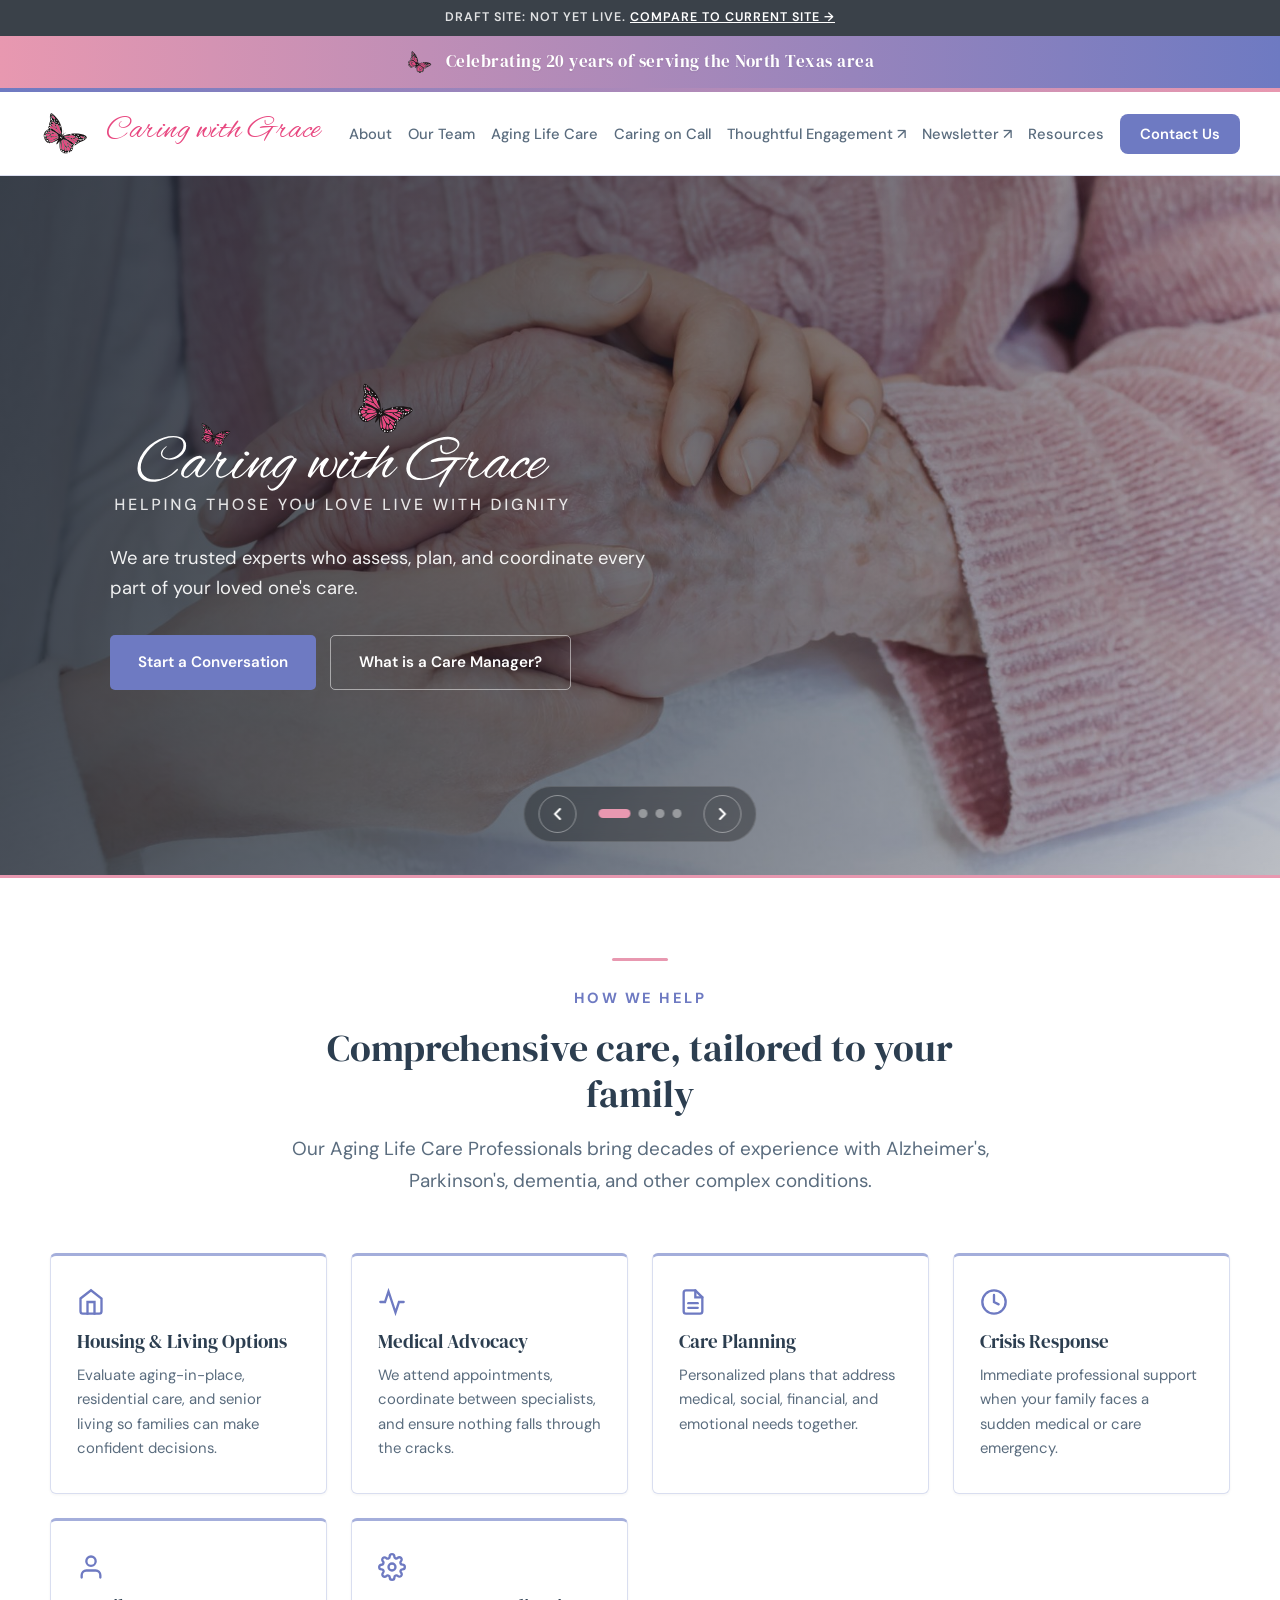
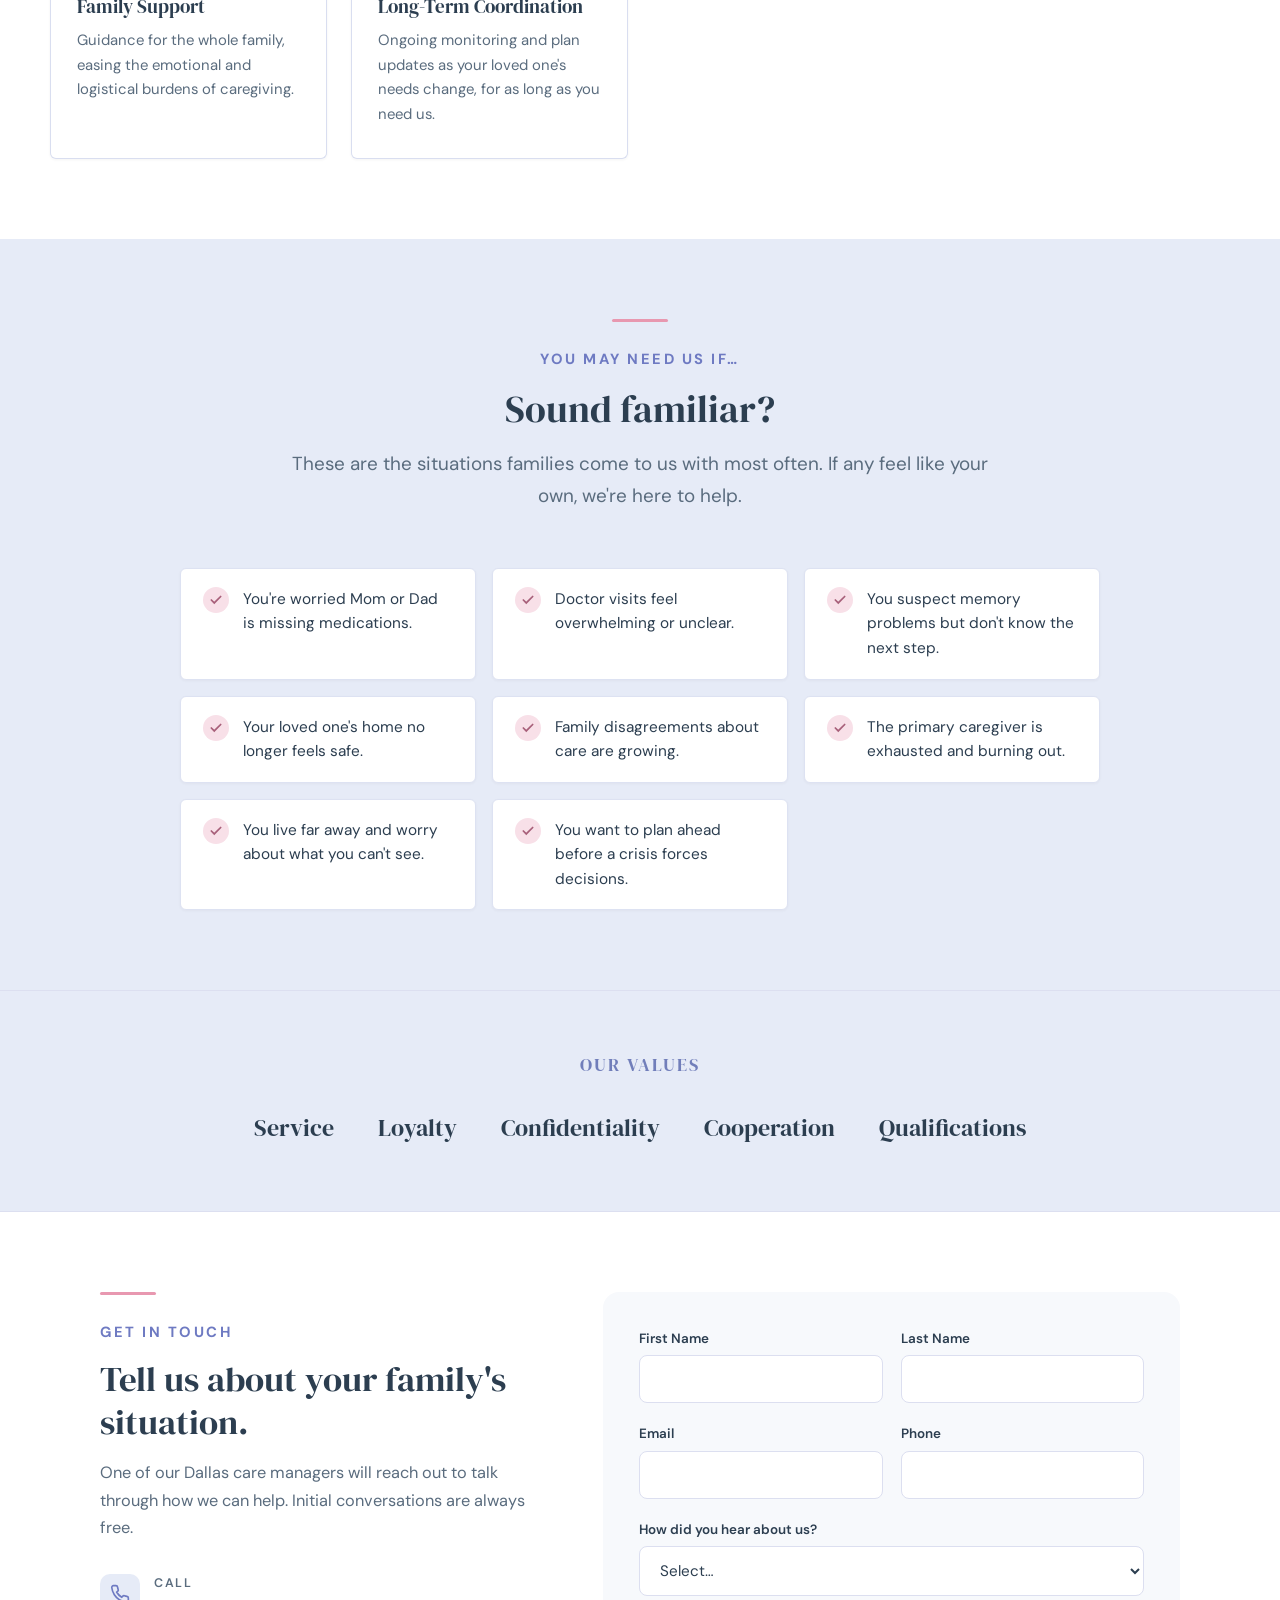
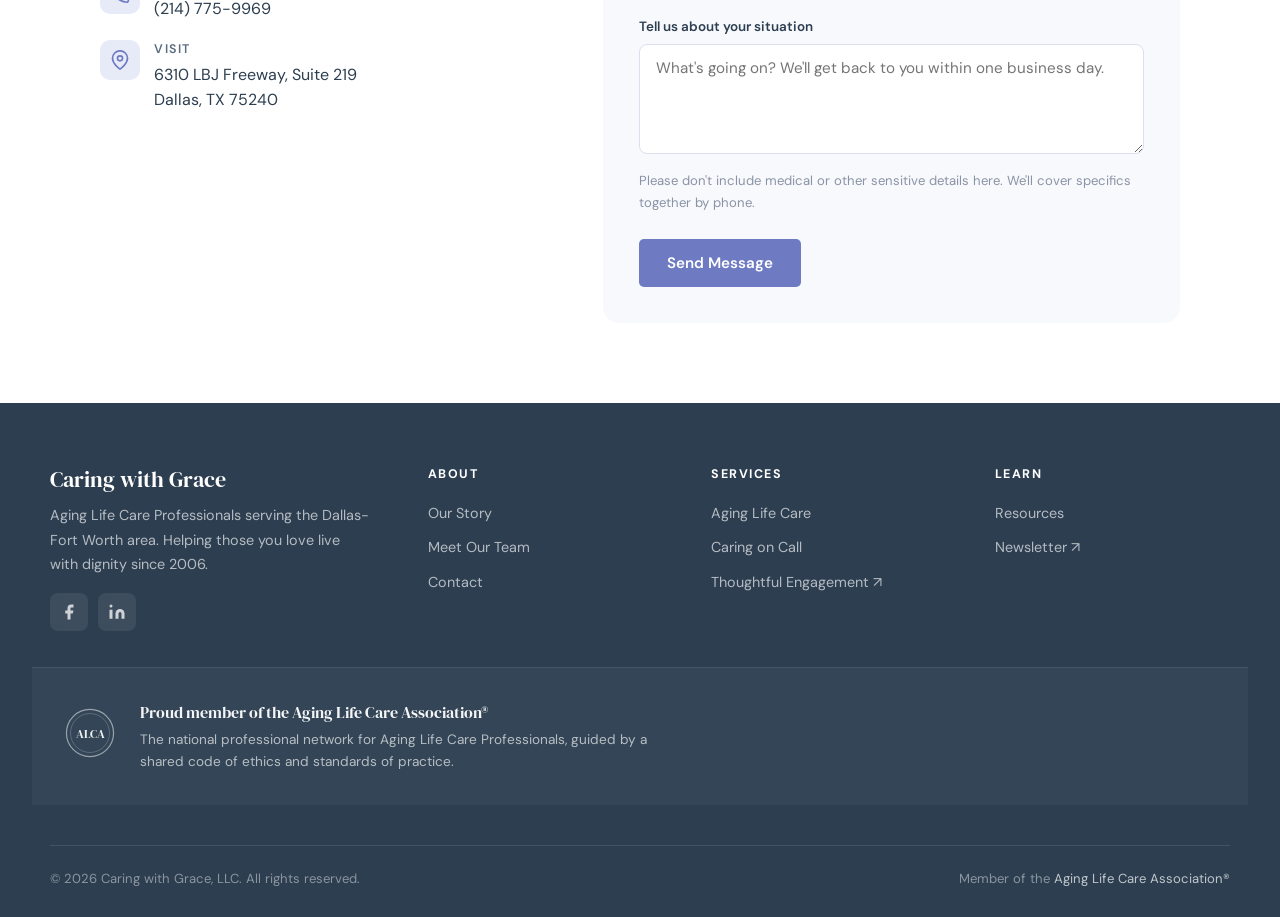
==== commit 12e12251: "Canonical L5 locked: option A (small butterfly perched on 'ar') Chosen by Clay from a side-by-side o" ====
--- a/index.html
+++ b/index.html
@@ -54,7 +54,7 @@
       <div class="carousel-content">
         <div class="hero-lockup">
           <h1 class="sr-only">Caring with Grace: helping those you love live with dignity</h1>
-          <img class="hero-l5-img" src="assets/svg/l5-lockup-white.svg?v=2" alt="Caring with Grace">
+          <img class="hero-l5-img" src="assets/svg/l5-lockup-white.svg?v=3" alt="Caring with Grace">
         </div>
         <p class="hero-explainer">We are trusted experts who assess, plan, and coordinate every part of your loved one's care.</p>
         <div class="carousel-ctas">
